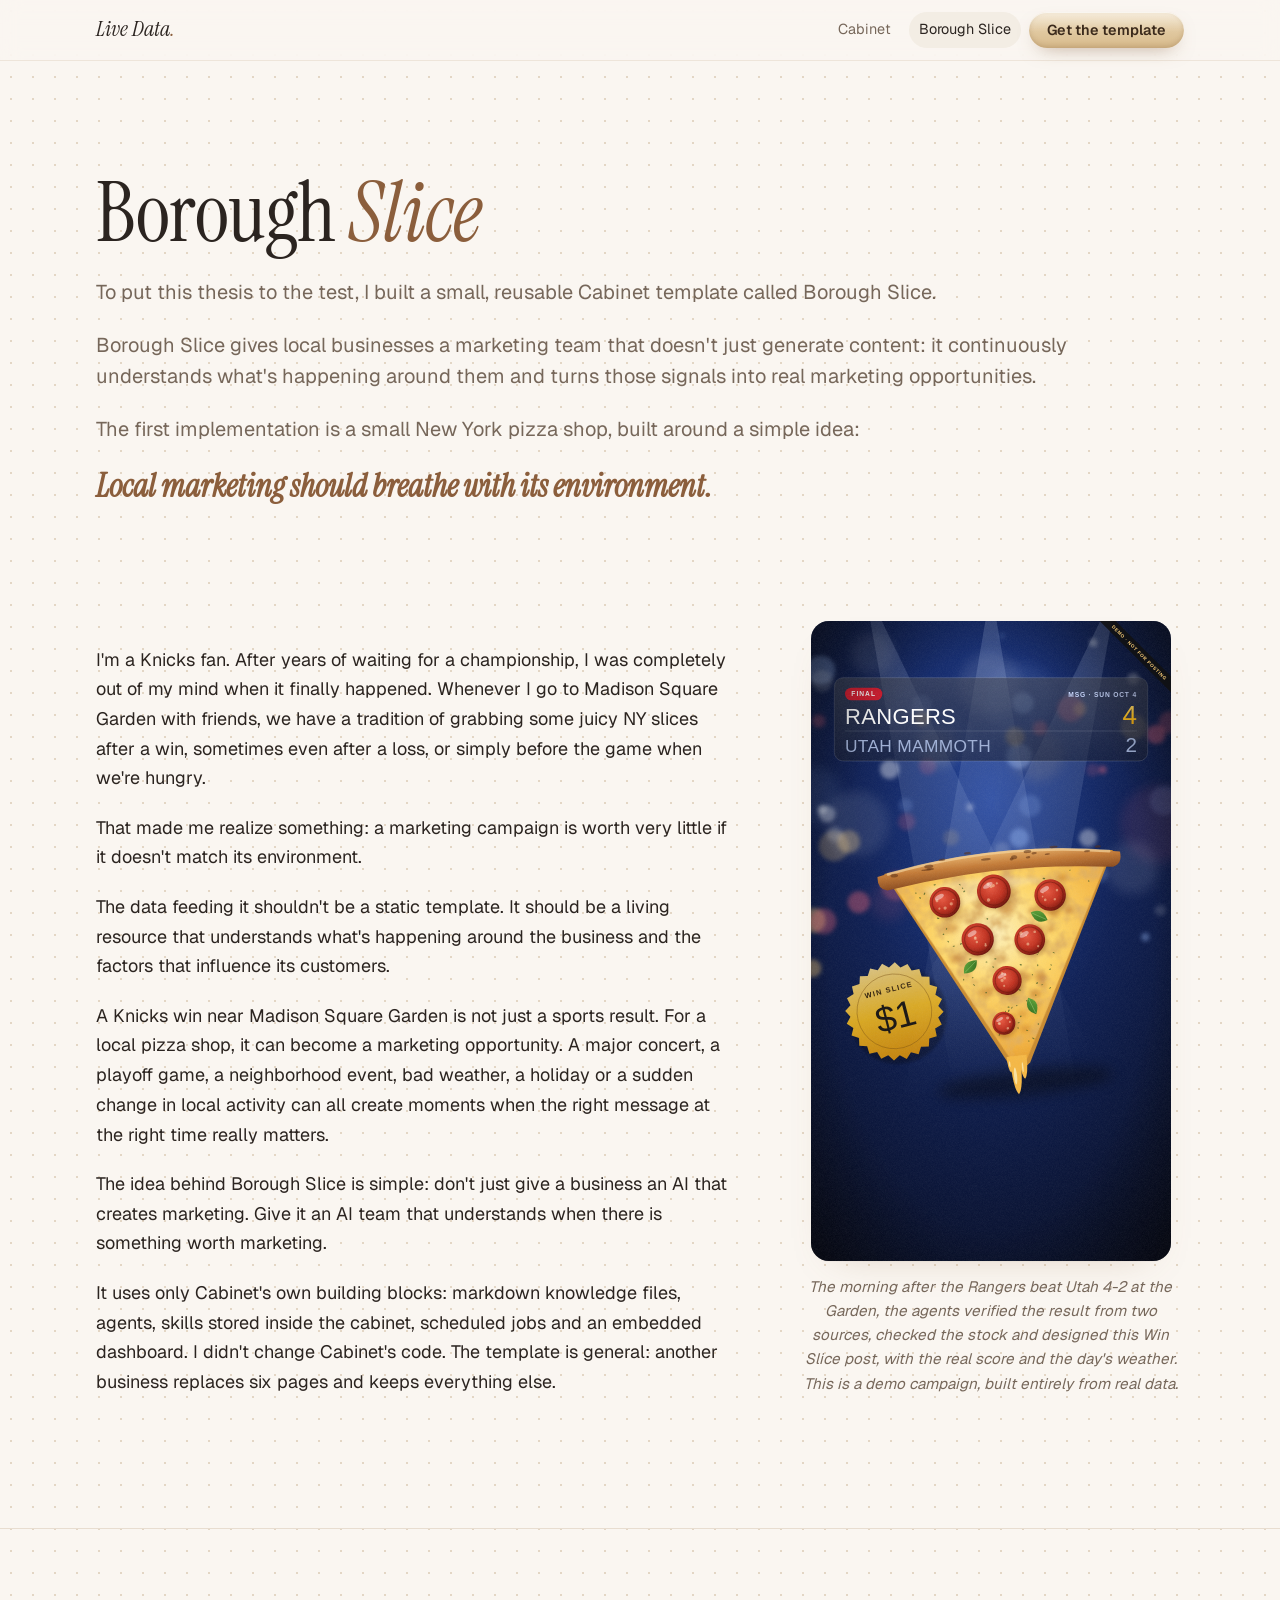
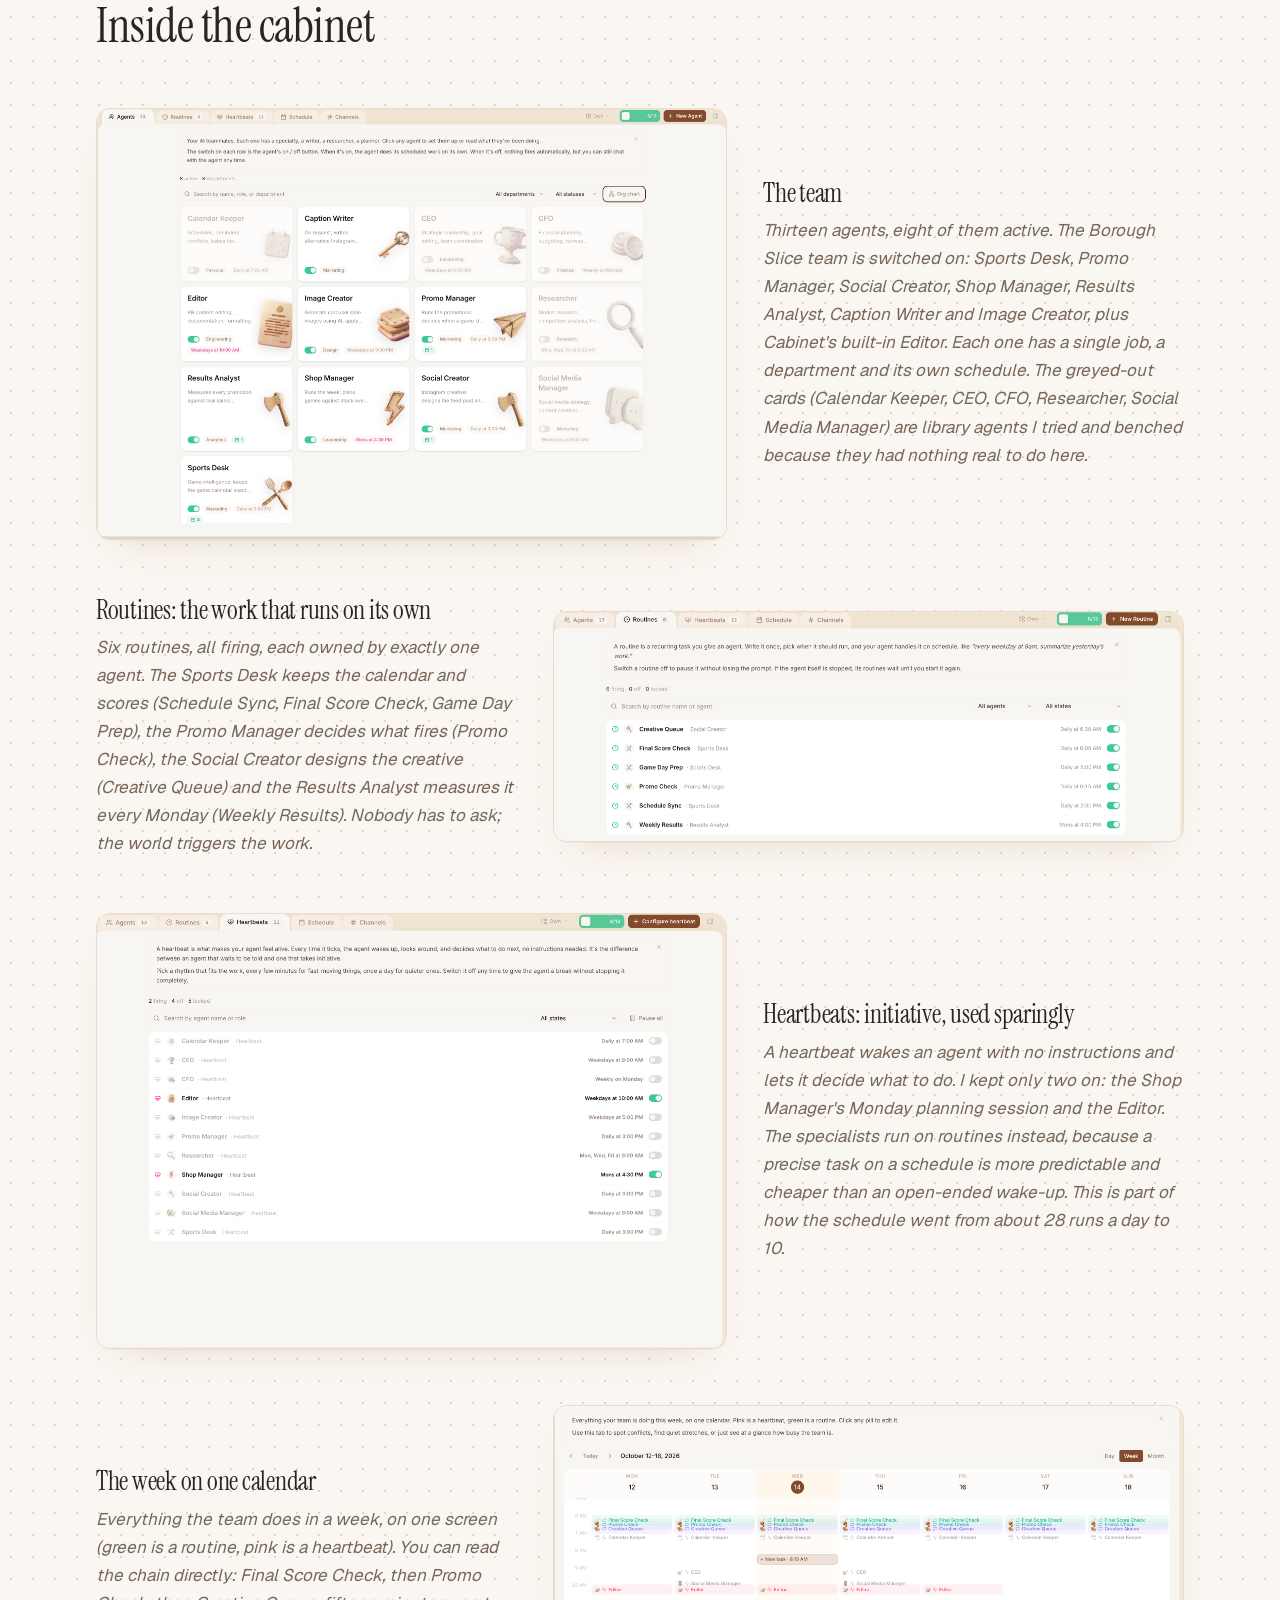
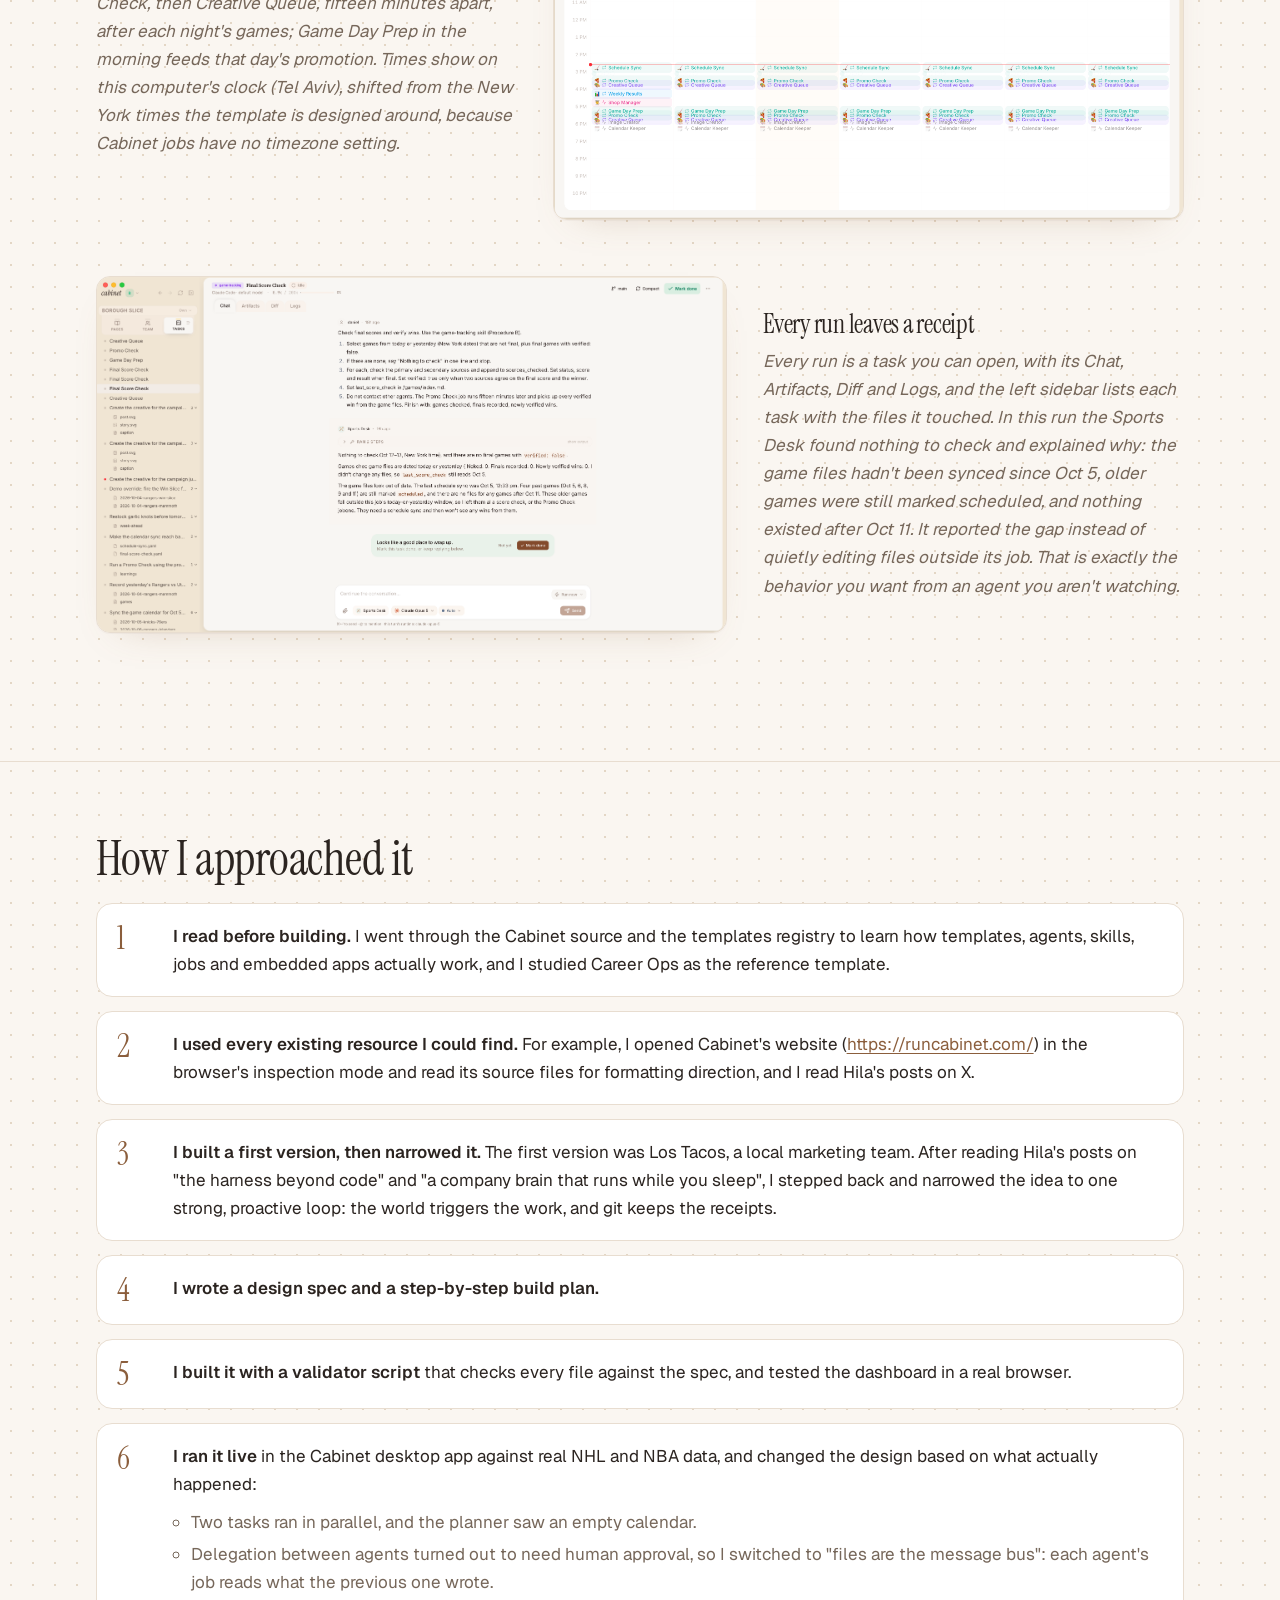
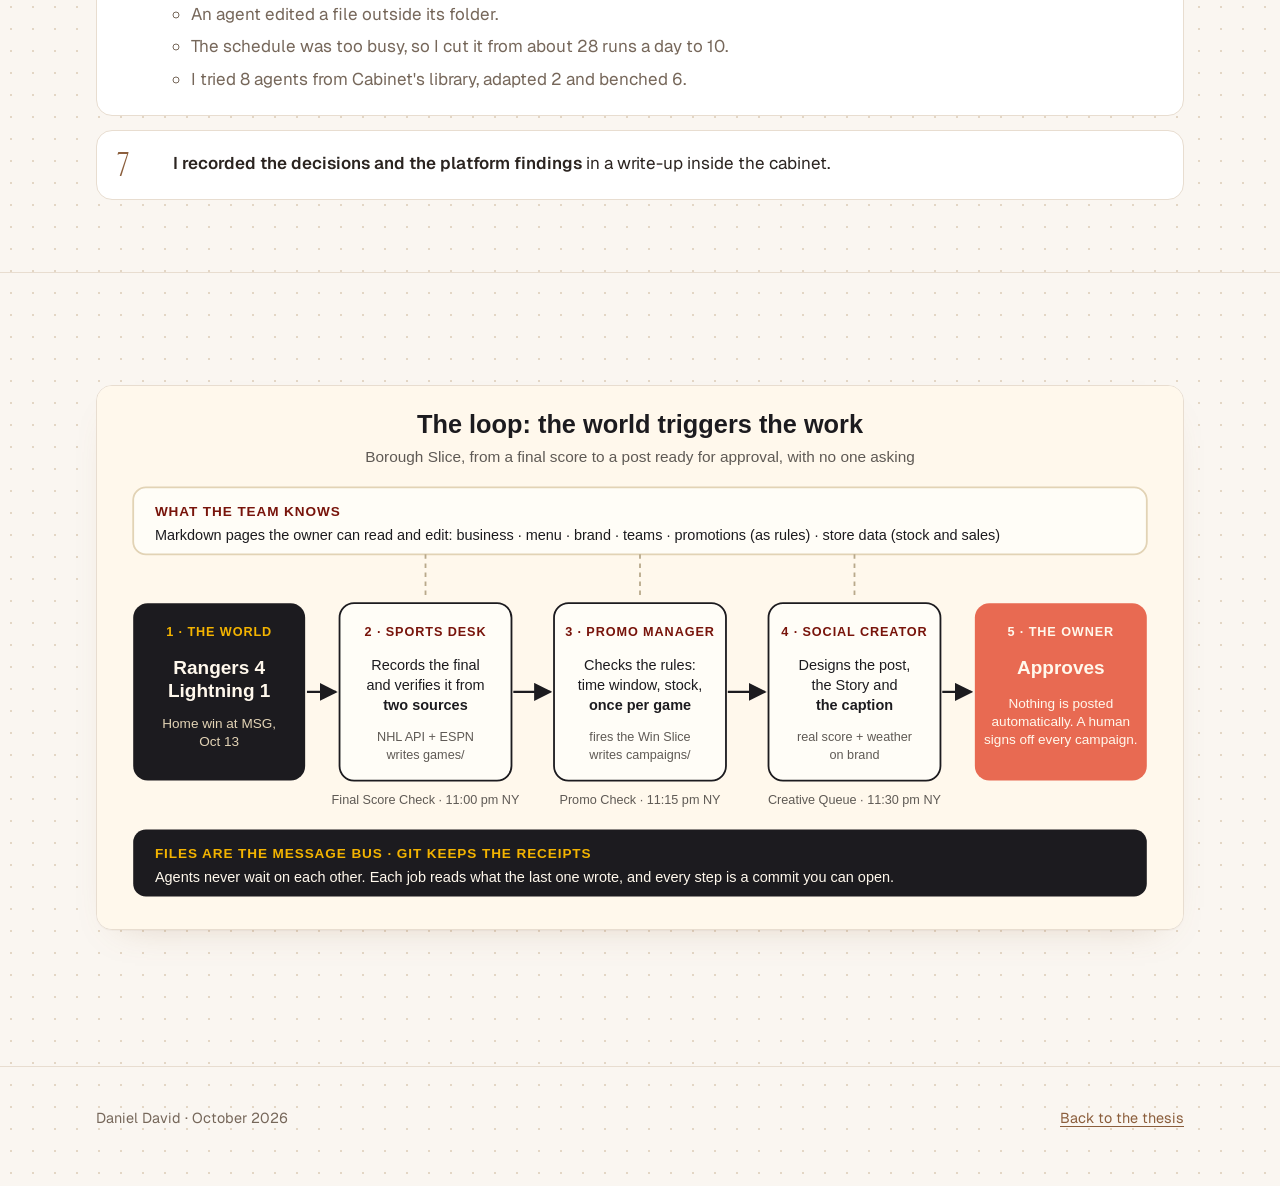
==== borough-slice.html @ e49a6777 "Live Data: thesis and Borough Slice site Co-Authored-By: Claude Opus 5.5 (1M context) <noreply@anthr" ====
<!doctype html>
<html lang="en">
<head>
<meta charset="utf-8">
<meta name="viewport" content="width=device-width, initial-scale=1, viewport-fit=cover">
<title>Borough Slice</title>
<meta name="description" content="Borough Slice: a small, reusable Cabinet template for local businesses.">
<link rel="preconnect" href="https://fonts.googleapis.com">
<link rel="preconnect" href="https://fonts.gstatic.com" crossorigin>
<link rel="stylesheet" href="https://fonts.googleapis.com/css2?family=Geist:wght@400;500;600&family=Geist+Mono:wght@500&family=Instrument+Serif:ital@0;1&display=swap">
<link rel="stylesheet" href="site.css">
<link rel="icon" href="data:image/svg+xml,%3Csvg xmlns=%22http://www.w3.org/2000/svg%22 viewBox=%220 0 100 100%22%3E%3Ctext y=%22.9em%22 font-size=%2290%22%3E%F0%9F%8D%95%3C/text%3E%3C/svg%3E">
<style>:root { padding-top: env(safe-area-inset-top, 0px); padding-bottom: env(safe-area-inset-bottom, 0px); }</style>
</head>
<body>

<header class="topbar wrap">
  <div class="wide">
    <a class="mark" href="index.html">Live Data<span>.</span></a>
    <nav class="nav" aria-label="Pages">
      <a class="link" href="index.html">Cabinet</a>
      <a class="link" href="borough-slice.html" aria-current="page">Borough Slice</a>
      <a class="btn" href="https://github.com/ddavid37/cabinets/tree/dd_templates/game-day-marketing">Get the template</a>
    </nav>
  </div>
</header>

<main>
  <!-- All copy on this page is verbatim from 02-Whitepaper/borough_slice.md. Do not edit the wording here. -->
  <section class="hero wrap">
    <div class="wide">
      <div>
        <h1>Borough <em>Slice</em></h1>
        <p class="lede">To put this thesis to the test, I built a small, reusable Cabinet template called Borough Slice.</p>
        <p class="lede">Borough Slice gives local businesses a marketing team that doesn't just generate content: it continuously understands what's happening around them and turns those signals into real marketing opportunities.</p>
        <p class="lede">The first implementation is a small New York pizza shop, built around a simple idea:</p>
        <p class="motto"><b>Local marketing should breathe with its environment.</b></p>
      </div>
    </div>
  </section>

  <section class="block wrap">
    <div class="wide story-grid">
     <div class="essay">
      <p>I'm a Knicks fan. After years of waiting for a championship, I was completely out of my mind when it finally happened. Whenever I go to Madison Square Garden with friends, we have a tradition of grabbing some juicy NY slices after a win, sometimes even after a loss, or simply before the game when we're hungry.</p>
      <p>That made me realize something: a marketing campaign is worth very little if it doesn't match its environment.</p>
      <p>The data feeding it shouldn't be a static template. It should be a living resource that understands what's happening around the business and the factors that influence its customers.</p>
      <p>A Knicks win near Madison Square Garden is not just a sports result. For a local pizza shop, it can become a marketing opportunity. A major concert, a playoff game, a neighborhood event, bad weather, a holiday or a sudden change in local activity can all create moments when the right message at the right time really matters.</p>
      <p>The idea behind Borough Slice is simple: don't just give a business an AI that creates marketing. Give it an AI team that understands when there is something worth marketing.</p>
      <p>It uses only Cabinet's own building blocks: markdown knowledge files, agents, skills stored inside the cabinet, scheduled jobs and an embedded dashboard. I didn't change Cabinet's code. The template is general: another business replaces six pages and keeps everything else.</p>
     </div>
      <figure class="post-figure">
        <img class="post" src="assets/rangers-win-slice-story-v2.svg" alt="The Win Slice post the agents designed after a verified Rangers win" width="1080" height="1920">
        <figcaption><em>The morning after the Rangers beat Utah 4-2 at the Garden, the agents verified the result from two sources, checked the stock and designed this Win Slice post, with the real score and the day's weather. This is a demo campaign, built entirely from real data.</em></figcaption>
      </figure>
    </div>
  </section>

  <section id="inside" class="block wrap">
    <div class="wide">
      <h2>Inside the cabinet</h2>

      <div class="shot">
        <div class="shot-img"><img src="assets/agents.png" alt="The Borough Slice team in Cabinet's Agents view" width="2492" height="1702" loading="lazy"></div>
        <div class="shot-text">
          <h3>The team</h3>
          <p><em>Thirteen agents, eight of them active. The Borough Slice team is switched on: Sports Desk, Promo Manager, Social Creator, Shop Manager, Results Analyst, Caption Writer and Image Creator, plus Cabinet's built-in Editor. Each one has a single job, a department and its own schedule. The greyed-out cards (Calendar Keeper, CEO, CFO, Researcher, Social Media Manager) are library agents I tried and benched because they had nothing real to do here.</em></p>
        </div>
      </div>

      <div class="shot">
        <div class="shot-img"><img src="assets/routines.png" alt="Six routines, each owned by one agent" width="2440" height="886" loading="lazy"></div>
        <div class="shot-text">
          <h3>Routines: the work that runs on its own</h3>
          <p><em>Six routines, all firing, each owned by exactly one agent. The Sports Desk keeps the calendar and scores (Schedule Sync, Final Score Check, Game Day Prep), the Promo Manager decides what fires (Promo Check), the Social Creator designs the creative (Creative Queue) and the Results Analyst measures it every Monday (Weekly Results). Nobody has to ask; the world triggers the work.</em></p>
        </div>
      </div>

      <div class="shot">
        <div class="shot-img"><img src="assets/heartbeats.png" alt="Heartbeats view with two firing" width="2442" height="1682" loading="lazy"></div>
        <div class="shot-text">
          <h3>Heartbeats: initiative, used sparingly</h3>
          <p><em>A heartbeat wakes an agent with no instructions and lets it decide what to do. I kept only two on: the Shop Manager's Monday planning session and the Editor. The specialists run on routines instead, because a precise task on a schedule is more predictable and cheaper than an open-ended wake-up. This is part of how the schedule went from about 28 runs a day to 10.</em></p>
        </div>
      </div>

      <div class="shot">
        <div class="shot-img"><img src="assets/agents_calender.png" alt="The team's week of October 12–18 on Cabinet's calendar" width="2458" height="1614" loading="lazy"></div>
        <div class="shot-text">
          <h3>The week on one calendar</h3>
          <p><em>Everything the team does in a week, on one screen (green is a routine, pink is a heartbeat). You can read the chain directly: Final Score Check, then Promo Check, then Creative Queue, fifteen minutes apart, after each night's games; Game Day Prep in the morning feeds that day's promotion. Times show on this computer's clock (Tel Aviv), shifted from the New York times the template is designed around, because Cabinet jobs have no timezone setting.</em></p>
        </div>
      </div>

      <div class="shot">
        <div class="shot-img"><img src="assets/tasks_audit_trail.png" alt="A Final Score Check run, with its chat, diff and logs" width="3018" height="1706" loading="lazy"></div>
        <div class="shot-text">
          <h3>Every run leaves a receipt</h3>
          <p><em>Every run is a task you can open, with its Chat, Artifacts, Diff and Logs, and the left sidebar lists each task with the files it touched. In this run the Sports Desk found nothing to check and explained why: the game files hadn't been synced since Oct 5, older games were still marked scheduled, and nothing existed after Oct 11. It reported the gap instead of quietly editing files outside its job. That is exactly the behavior you want from an agent you aren't watching.</em></p>
        </div>
      </div>
    </div>
  </section>

  <section id="approach" class="block wrap">
    <div class="wide">
      <h2>How I approached it</h2>
      <ol class="steps">
        <li><div><b>I read before building.</b> I went through the Cabinet source and the templates registry to learn how templates, agents, skills, jobs and embedded apps actually work, and I studied Career Ops as the reference template.</div></li>
        <li><div><b>I used every existing resource I could find.</b> For example, I opened Cabinet's website (<a href="https://runcabinet.com/">https://runcabinet.com/</a>) in the browser's inspection mode and read its source files for formatting direction, and I read Hila's posts on X.</div></li>
        <li><div><b>I built a first version, then narrowed it.</b> The first version was Los Tacos, a local marketing team. After reading Hila's posts on "the harness beyond code" and "a company brain that runs while you sleep", I stepped back and narrowed the idea to one strong, proactive loop: the world triggers the work, and git keeps the receipts.</div></li>
        <li><div><b>I wrote a design spec and a step-by-step build plan.</b></div></li>
        <li><div><b>I built it with a validator script</b> that checks every file against the spec, and tested the dashboard in a real browser.</div></li>
        <li><div><b>I ran it live</b> in the Cabinet desktop app against real NHL and NBA data, and changed the design based on what actually happened:
          <ul>
            <li>Two tasks ran in parallel, and the planner saw an empty calendar.</li>
            <li>Delegation between agents turned out to need human approval, so I switched to "files are the message bus": each agent's job reads what the previous one wrote.</li>
            <li>An agent edited a file outside its folder.</li>
            <li>The schedule was too busy, so I cut it from about 28 runs a day to 10.</li>
            <li>I tried 8 agents from Cabinet's library, adapted 2 and benched 6.</li>
          </ul></div></li>
        <li><div><b>I recorded the decisions and the platform findings</b> in a write-up inside the cabinet.</div></li>
      </ol>
    </div>
  </section>

  <section id="loop" class="block wrap">
    <div class="wide">
      <figure class="frame">
        <img src="assets/diagram-the-loop.svg" alt="The loop: from a final score to a post ready for approval" width="1200" height="600">
      </figure>
    </div>
  </section>

</main>

<footer class="footer wrap">
  <div class="wide">
    <span>Daniel David · October 2026</span>
    <a href="index.html">Back to the thesis</a>
  </div>
</footer>

</body>
</html>
---- site.css ----
/* Layout: a warm dotted desk surface; a narrow reading column for the essay, wide bands for
   figures; brass pill buttons and a dark "stage" band, echoing Cabinet's own site. */
:root {
  --bg: #faf6f1;
  --bg-warm: #f3ede4;
  --card: #ffffff;
  --fg: #2b2420;
  --muted: #76675a;
  --accent: #8b5e3c;
  --accent-strong: #6f4527;
  --border: #e8ddd0;
  --dot: #e3d6c5;
  --brass-1: #ecd9b8;
  --brass-2: #d7ba8b;
  --brass-ink: #3b2a1c;
  --stage: #211b18;
  --stage-fg: #f3ede4;
  --stage-muted: #c9b8a6;
  --shadow: 0 1px 1px rgba(59, 47, 47, .03), 0 16px 38px -26px rgba(150, 108, 68, .35);

  --font-display: "Instrument Serif", "Iowan Old Style", Georgia, serif;
  --font-body: "Geist", "Helvetica Neue", Arial, system-ui, sans-serif;
  --font-mono: "Geist Mono", ui-monospace, Menlo, monospace;

  --measure: 40rem;
  --wide: 68rem;
}
@media (prefers-color-scheme: dark) {
  :root:not([data-theme="light"]) {
    --bg: #1b1613; --bg-warm: #231c18; --card: #2a221d; --fg: #f3ede4; --muted: #b9a896;
    --accent: #d8a878; --accent-strong: #ebc39b; --border: #3b312a; --dot: #2f2621;
    --brass-1: #d9bf93; --brass-2: #b8945f; --brass-ink: #24170d;
    --stage: #120e0c; --stage-fg: #f3ede4; --stage-muted: #b9a896;
    --shadow: 0 1px 1px rgba(0,0,0,.2), 0 18px 40px -26px rgba(0,0,0,.7);
    color-scheme: dark;
  }
}
:root[data-theme="dark"] {
  --bg: #1b1613; --bg-warm: #231c18; --card: #2a221d; --fg: #f3ede4; --muted: #b9a896;
  --accent: #d8a878; --accent-strong: #ebc39b; --border: #3b312a; --dot: #2f2621;
  --brass-1: #d9bf93; --brass-2: #b8945f; --brass-ink: #24170d;
  --stage: #120e0c; --stage-fg: #f3ede4; --stage-muted: #b9a896;
  --shadow: 0 1px 1px rgba(0,0,0,.2), 0 18px 40px -26px rgba(0,0,0,.7);
  color-scheme: dark;
}

* { box-sizing: border-box; }
html { scroll-behavior: smooth; }
@media (prefers-reduced-motion: reduce) { html { scroll-behavior: auto; } }
body {
  margin: 0;
  background-color: var(--bg);
  background-image: radial-gradient(var(--dot) 1px, transparent 1.2px);
  background-size: 22px 22px;
  color: var(--fg);
  font: 400 1.0625rem/1.65 var(--font-body);
  -webkit-font-smoothing: antialiased;
}
img { max-width: 100%; height: auto; display: block; }
a { color: var(--accent); text-underline-offset: 3px; }
a:focus-visible, .btn:focus-visible { outline: 2px solid var(--accent); outline-offset: 3px; border-radius: 999px; }

.wrap { padding-inline: 20px; }
.col { max-width: var(--measure); margin-inline: auto; }
.wide { max-width: var(--wide); margin-inline: auto; }

/* Top bar */
.topbar {
  position: sticky; top: env(safe-area-inset-top, 0px); z-index: 10;
  backdrop-filter: blur(10px); -webkit-backdrop-filter: blur(10px);
  background: color-mix(in srgb, var(--bg) 82%, transparent);
  border-bottom: 1px solid color-mix(in srgb, var(--border) 70%, transparent);
}
.topbar .wide { display: flex; align-items: center; justify-content: space-between; gap: 12px; padding-block: 12px; }
.mark { font-family: var(--font-display); font-style: italic; font-size: 1.35rem; color: var(--fg); text-decoration: none; white-space: nowrap; }
.mark span { color: var(--accent); }
.nav { display: flex; gap: 8px; align-items: center; flex-wrap: wrap; justify-content: flex-end; }
.nav a.link { color: var(--muted); text-decoration: none; font-size: .9rem; padding: 6px 10px; border-radius: 999px; }
.nav a.link:hover, .nav a.link[aria-current="page"] { color: var(--fg); background: var(--bg-warm); }
@media (max-width: 560px) { .nav a.link { display: none; } .btn { padding: 10px 14px; } }

.btn {
  display: inline-flex; align-items: center; gap: 8px;
  font: 600 .9rem/1 var(--font-body); color: var(--brass-ink); text-decoration: none;
  padding: 11px 18px; border-radius: 999px;
  background: linear-gradient(rgba(255,255,255,.5), rgba(255,255,255,.12) 40%, rgba(255,255,255,0) 56%),
              linear-gradient(var(--brass-1), var(--brass-2));
  box-shadow: inset 0 1px rgba(255,255,255,.65), inset 0 -2px 5px rgba(120,80,45,.22), 0 8px 20px -10px rgba(120,80,45,.55);
  transition: transform .15s ease;
}
.btn:hover { transform: translateY(-1px); }
.btn.lg { padding: 15px 24px; font-size: 1rem; }
@media (prefers-reduced-motion: reduce) { .btn { transition: none; } .btn:hover { transform: none; } }

/* Type */
.eyebrow { font: 500 .75rem/1.2 var(--font-mono); letter-spacing: .14em; text-transform: uppercase; color: var(--accent); margin: 0 0 14px; }
h1, h2, h3 { font-family: var(--font-display); font-weight: 400; text-wrap: balance; letter-spacing: -.01em; margin: 0; }
h1 { font-size: clamp(2.8rem, 7vw, 5.2rem); line-height: .98; }
h2 { font-size: clamp(2rem, 4.4vw, 3rem); line-height: 1.05; margin-bottom: 18px; }
h3 { font-size: 1.6rem; line-height: 1.15; margin-bottom: 8px; }
h1 em, h2 em { color: var(--accent); }
p { margin: 0 0 1.1em; }
.lede { font-size: 1.25rem; line-height: 1.55; color: var(--muted); max-width: 34rem; }
.muted { color: var(--muted); }

/* Hero */
.hero { padding-block: clamp(56px, 9vw, 112px) clamp(40px, 6vw, 72px); }
.hero .lede { margin-top: 22px; }
.hero-actions { display: flex; gap: 12px; flex-wrap: wrap; margin-top: 30px; align-items: center; }
.byline { font-size: .9rem; color: var(--muted); }

.pillars { display: grid; grid-template-columns: repeat(3, minmax(0, 1fr)); gap: 16px; margin-top: 56px; }
.pillar { background: var(--card); border: 1px solid var(--border); border-radius: 18px; padding: 22px 22px 20px; box-shadow: var(--shadow); min-width: 0; }
.pillar .tag { font: 500 .72rem/1 var(--font-mono); letter-spacing: .12em; text-transform: uppercase; color: var(--accent); }
.pillar h3 { margin-top: 12px; }
.pillar p { margin: 0; color: var(--muted); font-size: .98rem; }
@media (max-width: 760px) { .pillars { grid-template-columns: 1fr; } }

/* Essay */
.essay { padding-block: 24px 40px; }
.essay p { font-size: 1.125rem; }
.dropcap::first-letter { font-family: var(--font-display); float: left; font-size: 4.2em; line-height: .8; padding: 6px 10px 0 0; color: var(--accent); }

figure { margin: 40px 0; }
figure.frame img { width: 100%; border-radius: 16px; border: 1px solid var(--border); box-shadow: var(--shadow); background: var(--card); }
figcaption { margin-top: 14px; font-size: .95rem; color: var(--muted); line-height: 1.6; max-width: var(--measure); }
figcaption b { color: var(--fg); font-weight: 600; }
.figure-band { padding-block: 8px; }

.pull { margin: 48px auto; padding: 0; border: 0; max-width: 46rem; text-align: center; }
.pull p { font-family: var(--font-display); font-size: clamp(1.8rem, 3.6vw, 2.5rem); line-height: 1.15; margin: 0; text-wrap: balance; }
.pull p em { color: var(--accent); }

/* Dark stage band */
.stage { background: var(--stage); color: var(--stage-fg); padding-block: clamp(56px, 8vw, 96px); margin-top: 40px; }
.stage .eyebrow { color: var(--brass-1); }
.stage h2 em { color: var(--brass-1); }
.stage p { color: var(--stage-muted); }
.stage-grid { display: grid; grid-template-columns: minmax(0, 1.2fr) minmax(0, .8fr); gap: 48px; align-items: center; }
.stage-grid img { border-radius: 14px; box-shadow: 0 30px 60px -30px rgba(0,0,0,.8); max-width: 340px; width: 100%; justify-self: center; }
@media (max-width: 760px) { .stage-grid { grid-template-columns: 1fr; } }

/* Case study */
.hero-split { display: grid; grid-template-columns: minmax(0, 1.15fr) minmax(0, .85fr); gap: 56px; align-items: center; }
.hero-split .post { max-width: 380px; width: 100%; justify-self: center; border-radius: 18px; box-shadow: var(--shadow); transform: rotate(1.5deg); }
@media (max-width: 860px) { .hero-split { grid-template-columns: 1fr; } .hero-split .post { transform: none; } }
.motto { font-family: var(--font-display); font-style: italic; font-size: clamp(1.5rem, 3vw, 2rem); color: var(--accent); margin-top: 18px; line-height: 1.2; }

section.block { padding-block: clamp(40px, 6vw, 72px); }
section.block + section.block { border-top: 1px solid var(--border); }

.steps { list-style: none; margin: 0; padding: 0; display: grid; gap: 14px; counter-reset: step; }
.steps > li { counter-increment: step; display: grid; grid-template-columns: 2.6rem minmax(0, 1fr); gap: 14px; background: var(--card); border: 1px solid var(--border); border-radius: 16px; padding: 18px 20px; }
.steps > li::before { content: counter(step); font-family: var(--font-display); font-size: 2rem; line-height: 1; color: var(--accent); }
.steps b { font-weight: 600; }
.steps ul { margin: 10px 0 0; padding-left: 1.1em; color: var(--muted); }
.steps ul li { margin-bottom: 4px; }

.shot { display: grid; grid-template-columns: minmax(0, 1.5fr) minmax(0, 1fr); gap: 36px; align-items: center; margin-block: 56px; }
.shot:nth-of-type(even) { grid-template-columns: minmax(0, 1fr) minmax(0, 1.5fr); }
.shot:nth-of-type(even) .shot-img { order: 2; }
.shot-img img { width: 100%; border-radius: 14px; border: 1px solid var(--border); box-shadow: var(--shadow); }
.shot-text { min-width: 0; }
.shot-text p { color: var(--muted); margin: 0; }
@media (max-width: 860px) { .shot, .shot:nth-of-type(even) { grid-template-columns: 1fr; } .shot:nth-of-type(even) .shot-img { order: 0; } }

.checks { list-style: none; padding: 0; margin: 0; display: grid; grid-template-columns: repeat(2, minmax(0, 1fr)); gap: 10px 28px; }
.checks li { position: relative; padding-left: 28px; }
.checks li::before { content: ""; position: absolute; left: 0; top: .5em; width: 14px; height: 8px; border-left: 2px solid var(--accent); border-bottom: 2px solid var(--accent); transform: rotate(-45deg); }
@media (max-width: 640px) { .checks { grid-template-columns: 1fr; } }

.findings { display: grid; grid-template-columns: repeat(2, minmax(0, 1fr)); gap: 14px; }
.finding { background: var(--card); border: 1px solid var(--border); border-radius: 14px; padding: 16px 18px; font-size: .98rem; min-width: 0; }
.finding code { font-family: var(--font-mono); font-size: .85em; background: var(--bg-warm); padding: 1px 5px; border-radius: 5px; overflow-wrap: anywhere; }
@media (max-width: 640px) { .findings { grid-template-columns: 1fr; } }

.footer { padding-block: 40px 56px; color: var(--muted); font-size: .9rem; border-top: 1px solid var(--border); margin-top: 24px; }
.footer .wide { display: flex; justify-content: space-between; gap: 16px; flex-wrap: wrap; }

ul.findings { list-style: none; padding: 0; margin: 0; }
.post-figure { margin: 36px 0; }
.post-figure .post { max-width: 420px; width: 100%; margin-inline: auto; border-radius: 18px; box-shadow: var(--shadow); }
.post-figure figcaption { text-align: center; margin-inline: auto; }
.story-grid { display: grid; grid-template-columns: minmax(0, 1.25fr) minmax(0, .75fr); gap: 56px; align-items: start; }
.story-grid .post-figure { margin: 0; position: sticky; top: calc(env(safe-area-inset-top, 0px) + 84px); }
.story-grid .post-figure .post { max-width: 360px; }
@media (max-width: 860px) { .story-grid { grid-template-columns: 1fr; } .story-grid .post-figure { position: static; } }
.hero .wide > div > .lede { max-width: none; }
.hero + section.block { padding-top: 8px; border-top: 0; }
.hero .wide > .lede { max-width: none; }
/* Light, warm version of the band (replaces the dark stage) */
.stage { background: linear-gradient(180deg, var(--bg-warm), var(--bg)); color: var(--fg); border-top: 1px solid var(--border); border-bottom: 1px solid var(--border); }
.stage .eyebrow { color: var(--accent); }
.stage h2 em { color: var(--accent); }
.stage p { color: var(--muted); }
.stage-grid img { box-shadow: var(--shadow), 0 30px 60px -34px rgba(60, 40, 20, .45); }
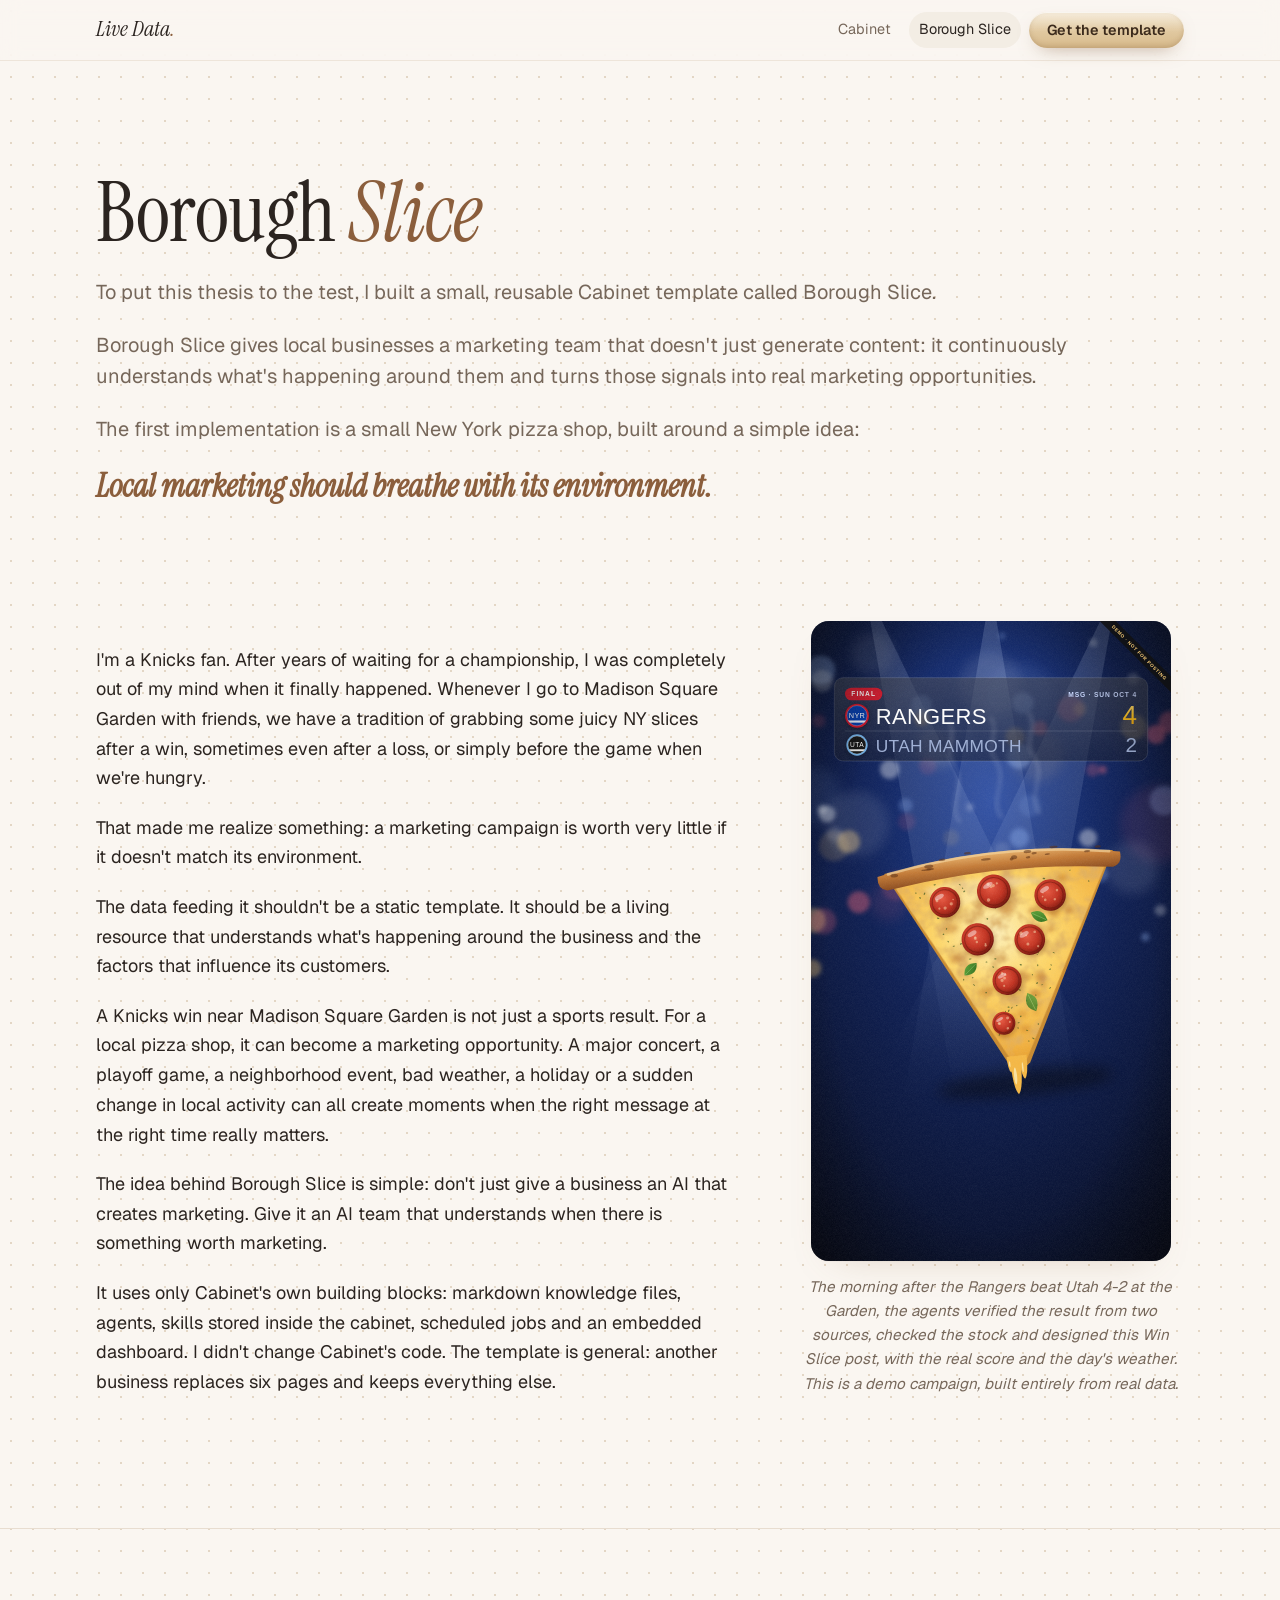
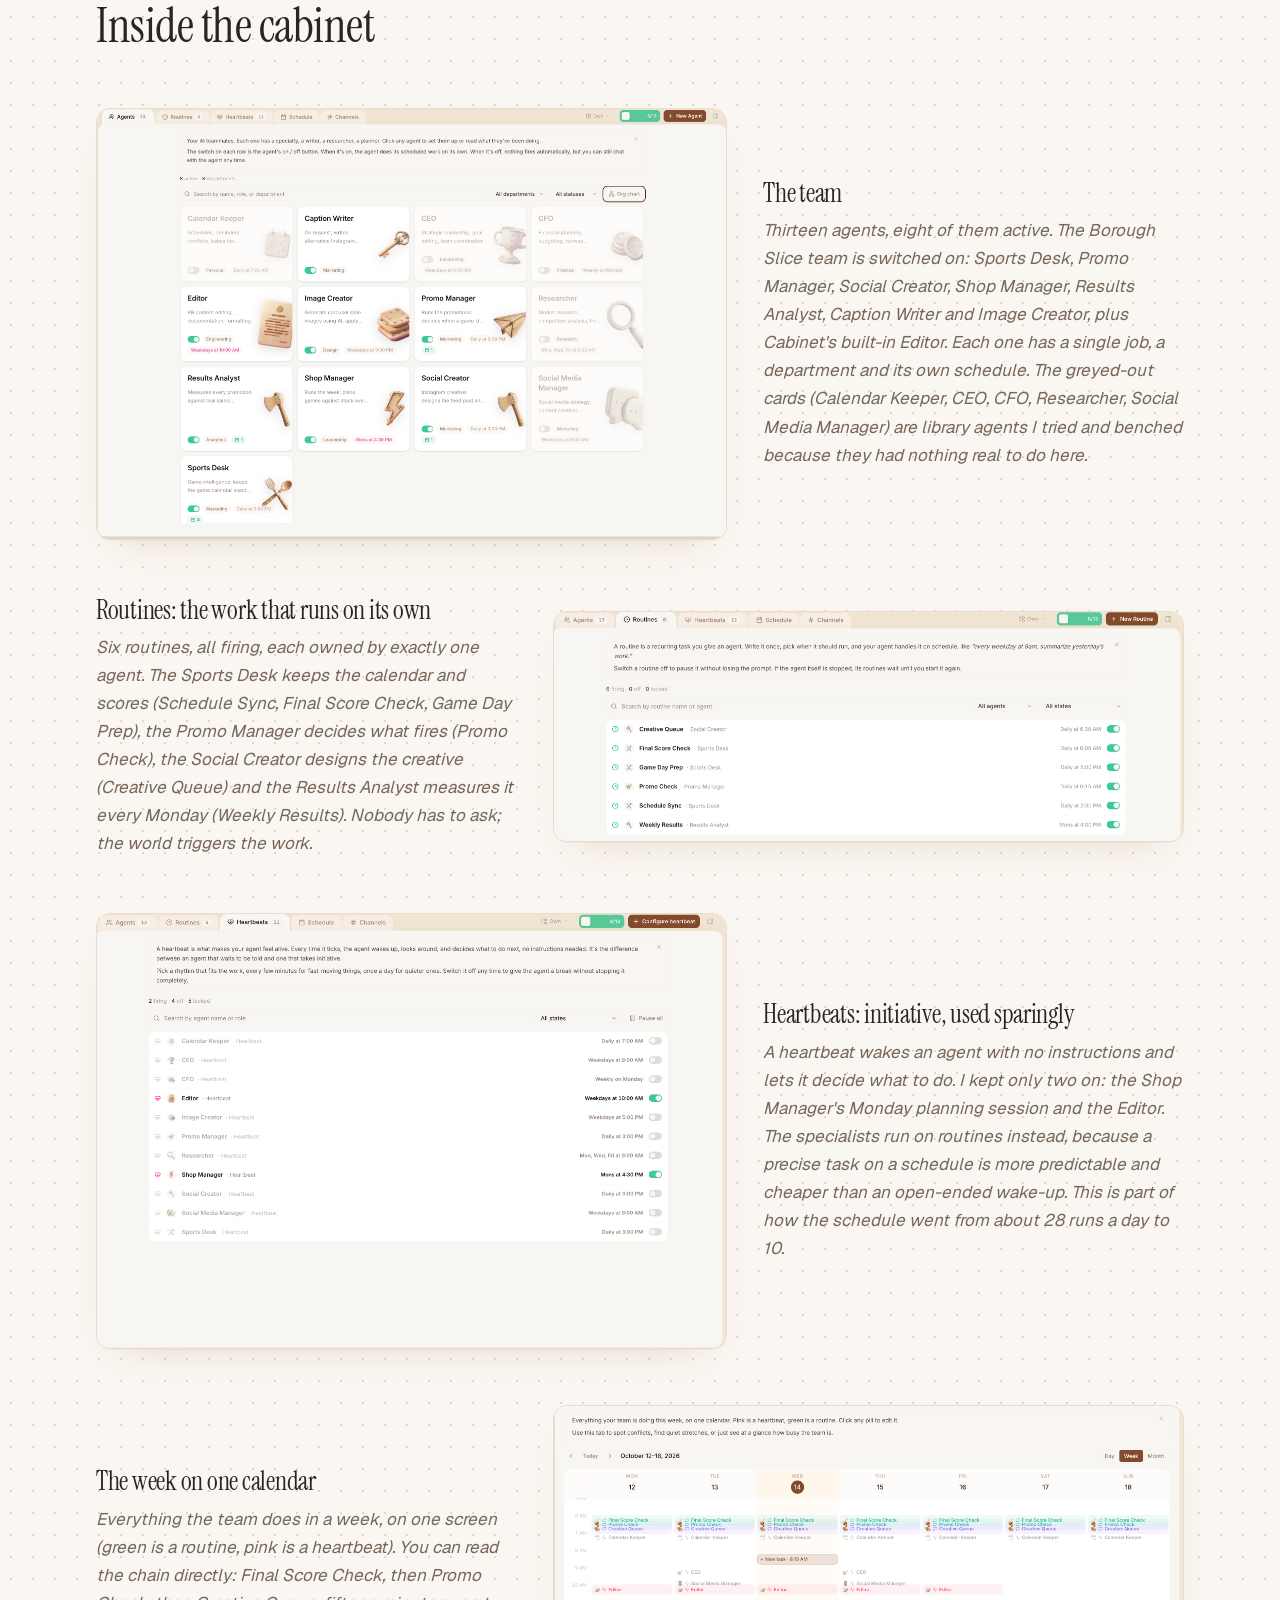
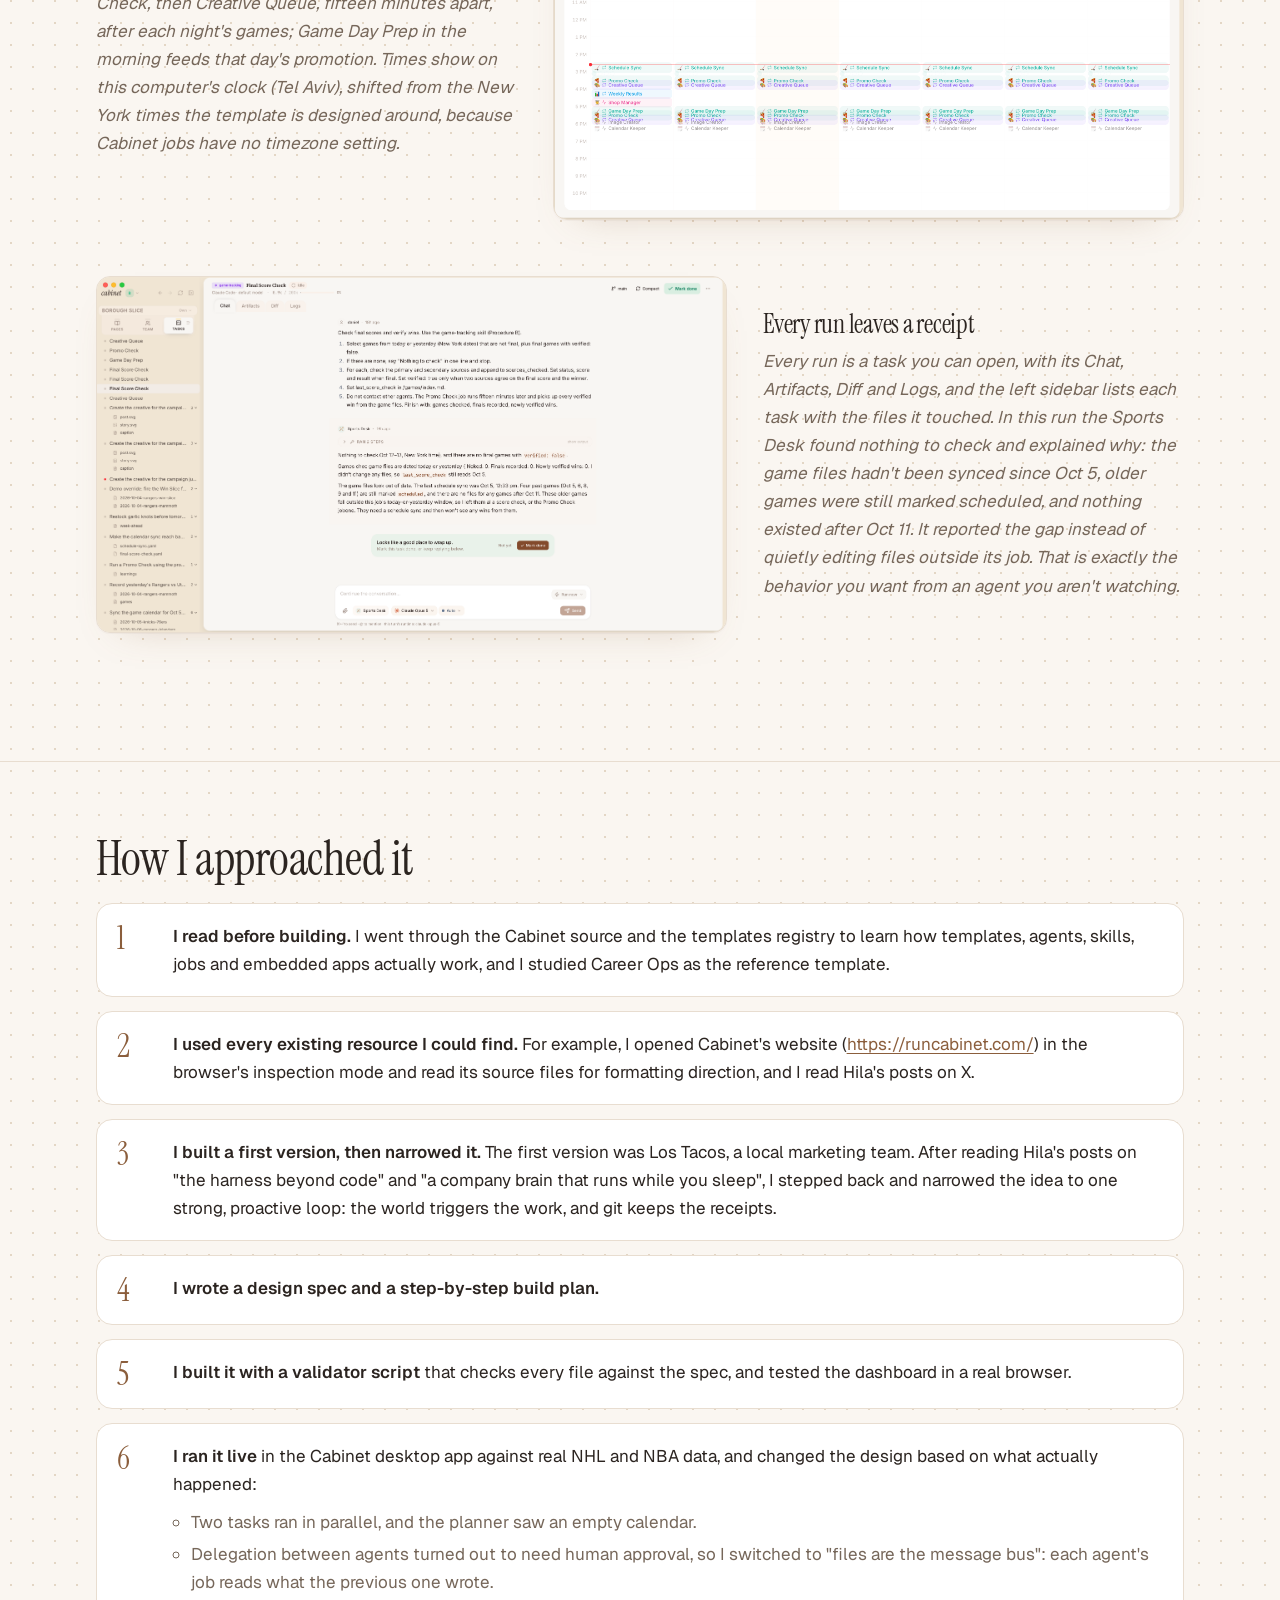
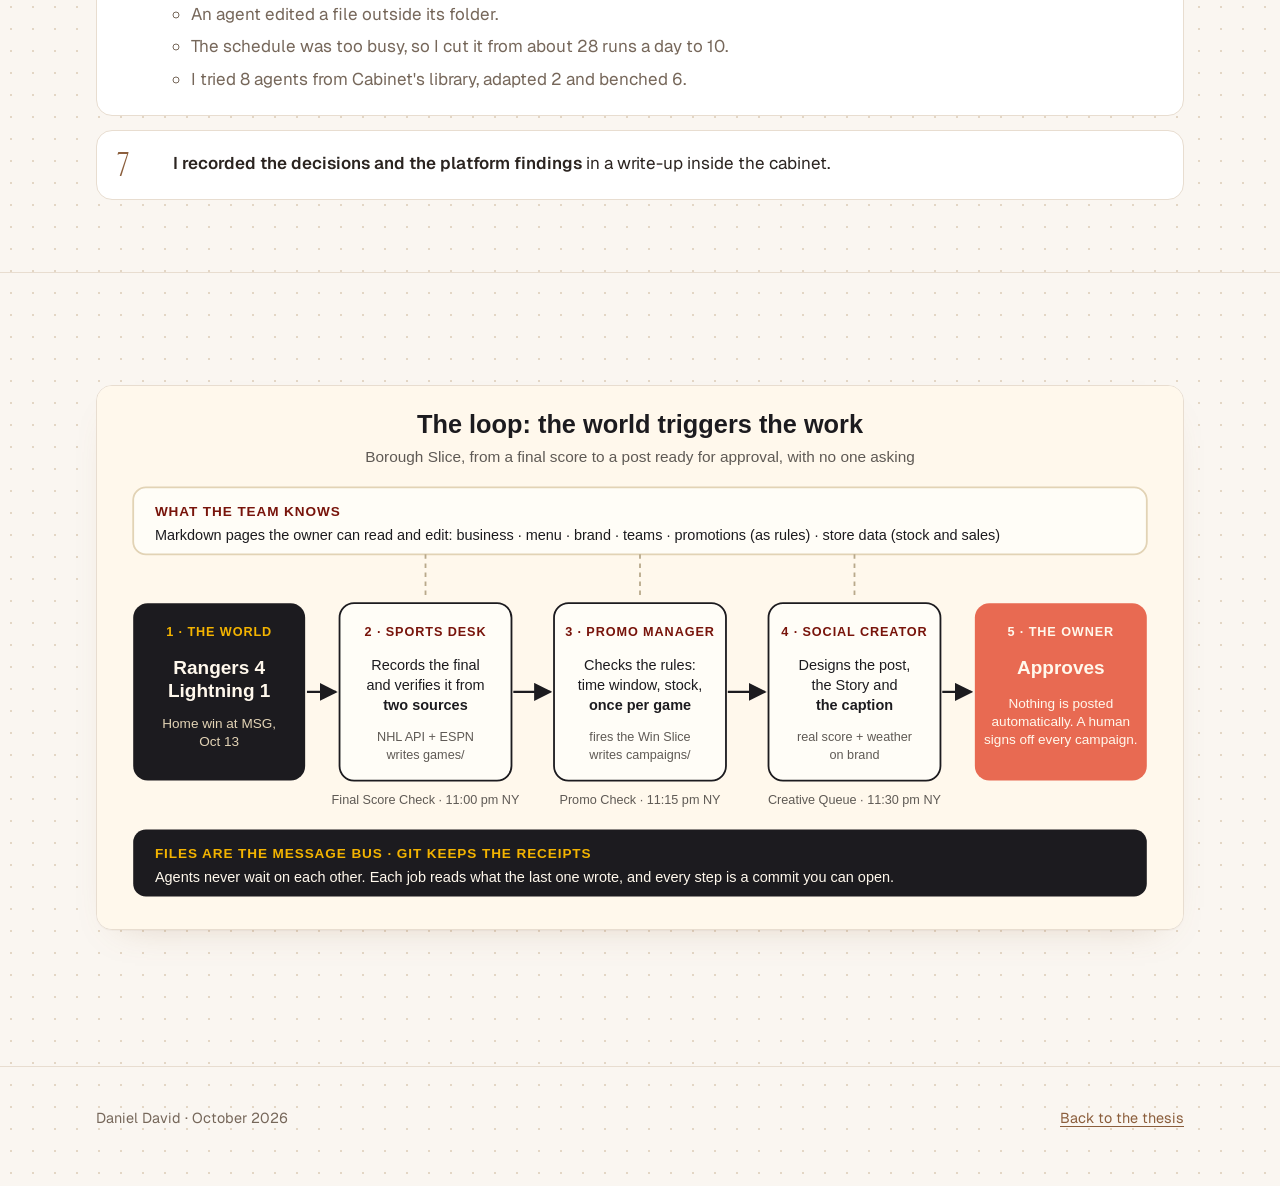
==== commit ac32e4e5: "Add GoatCounter visit counter Co-Authored-By: Claude Opus 5.5 (1M context) <noreply@anthropic.com>" ====
--- a/borough-slice.html
+++ b/borough-slice.html
@@ -141,5 +141,6 @@
   </div>
 </footer>
 
+<script data-goatcounter="https://ddavid37.goatcounter.com/count" async src="//gc.zgo.at/count.js"></script>
 </body>
 </html>
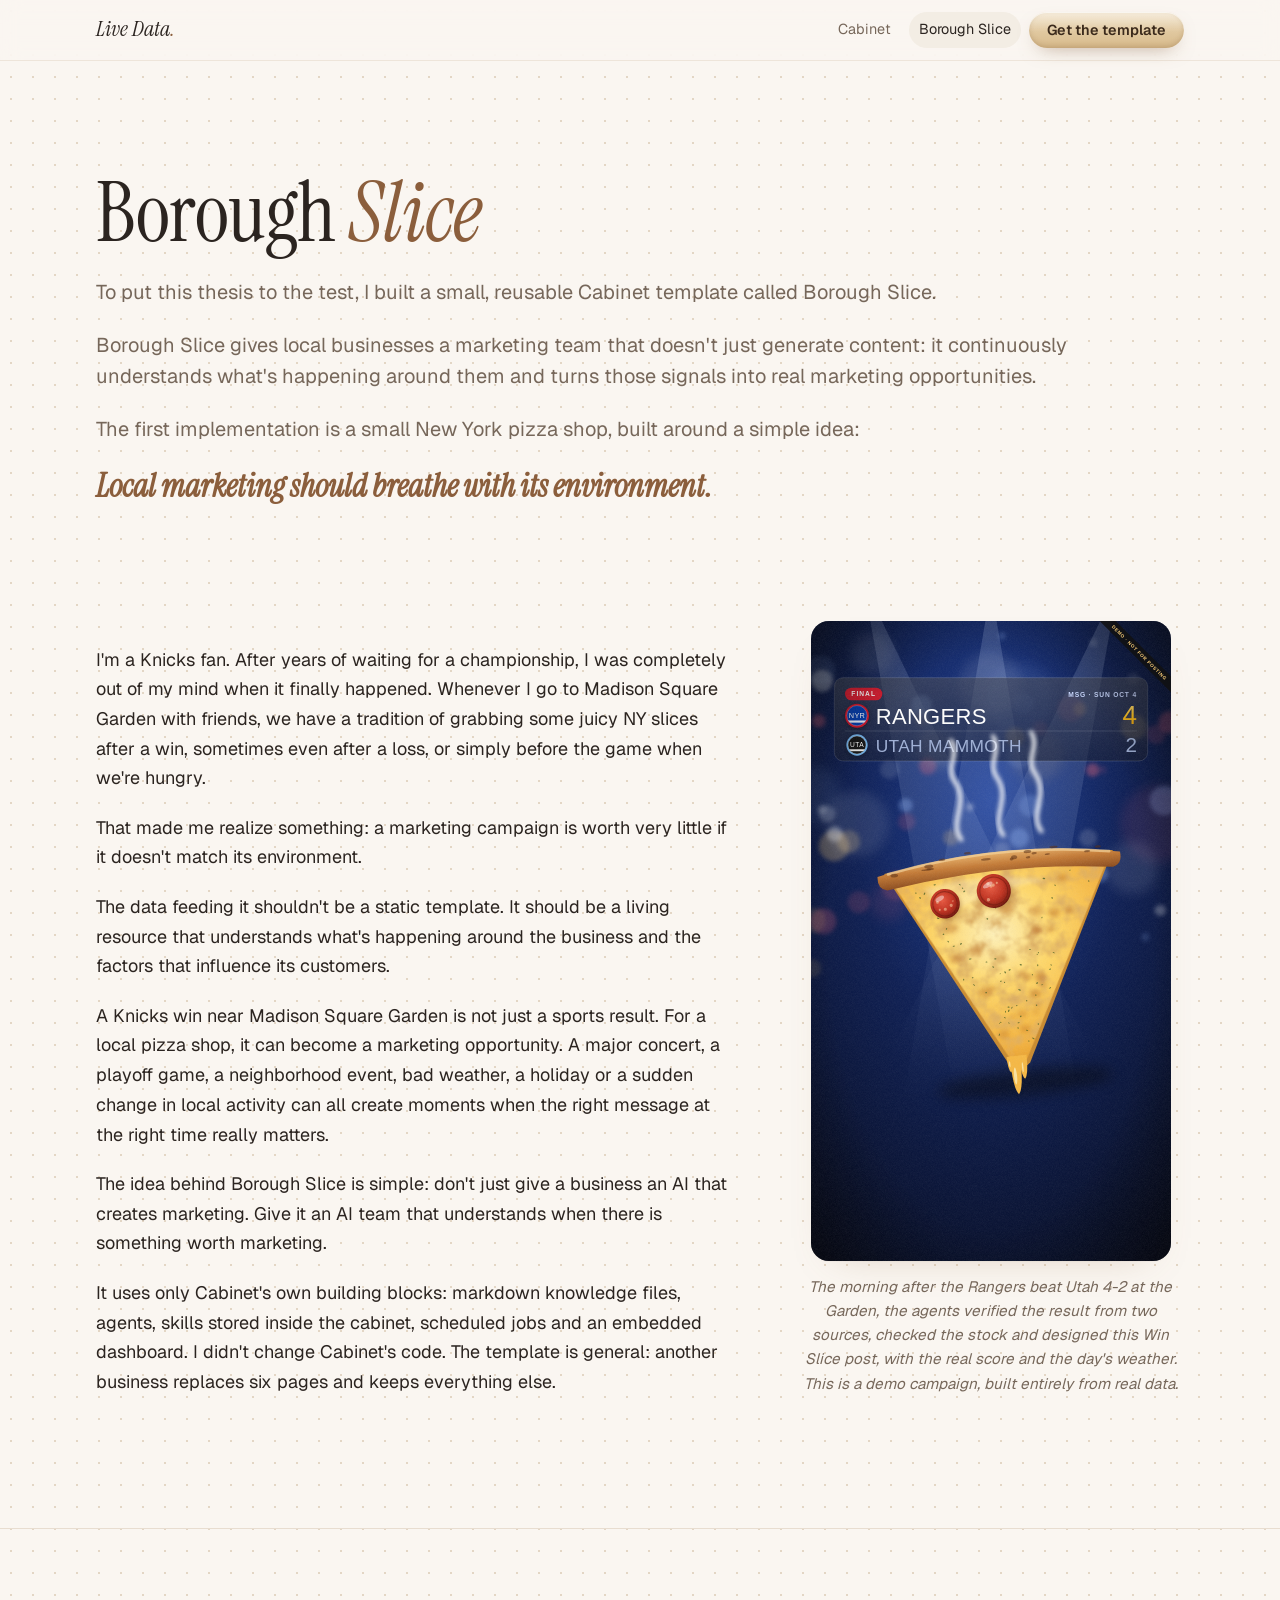
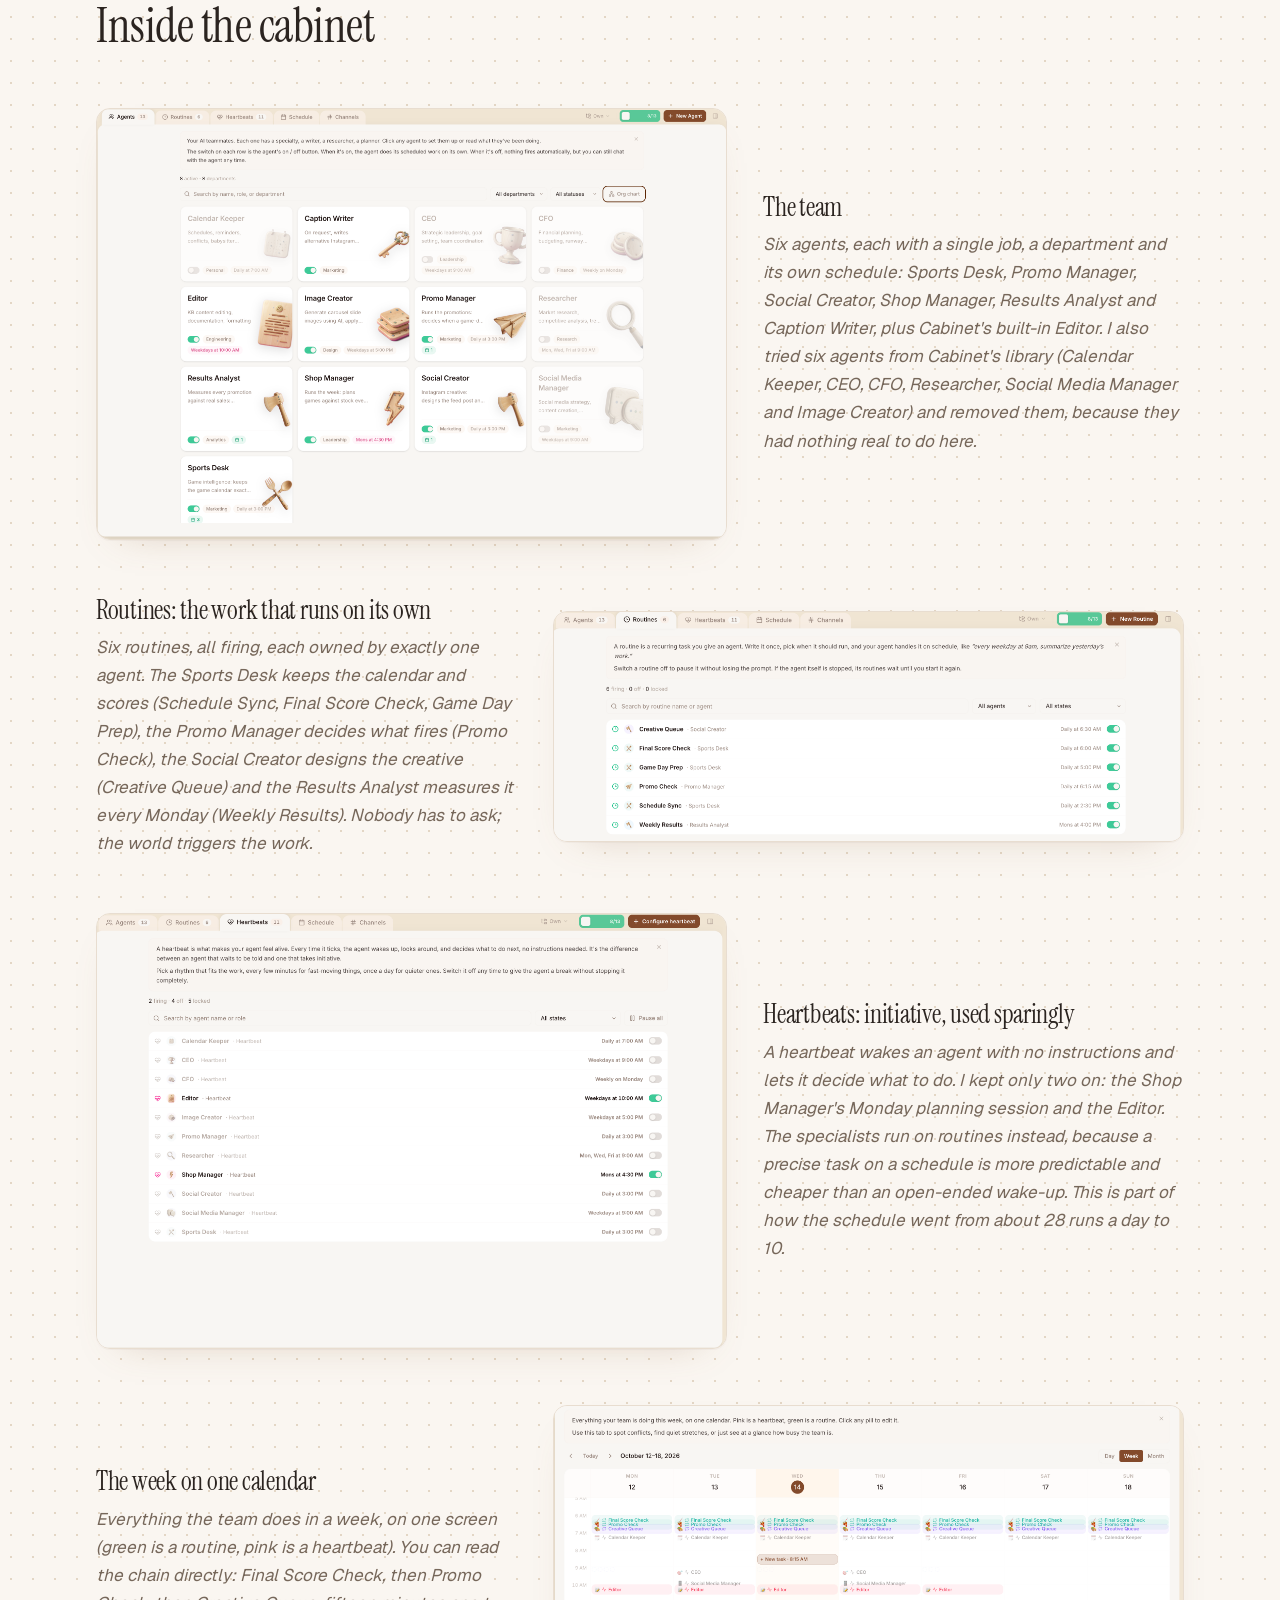
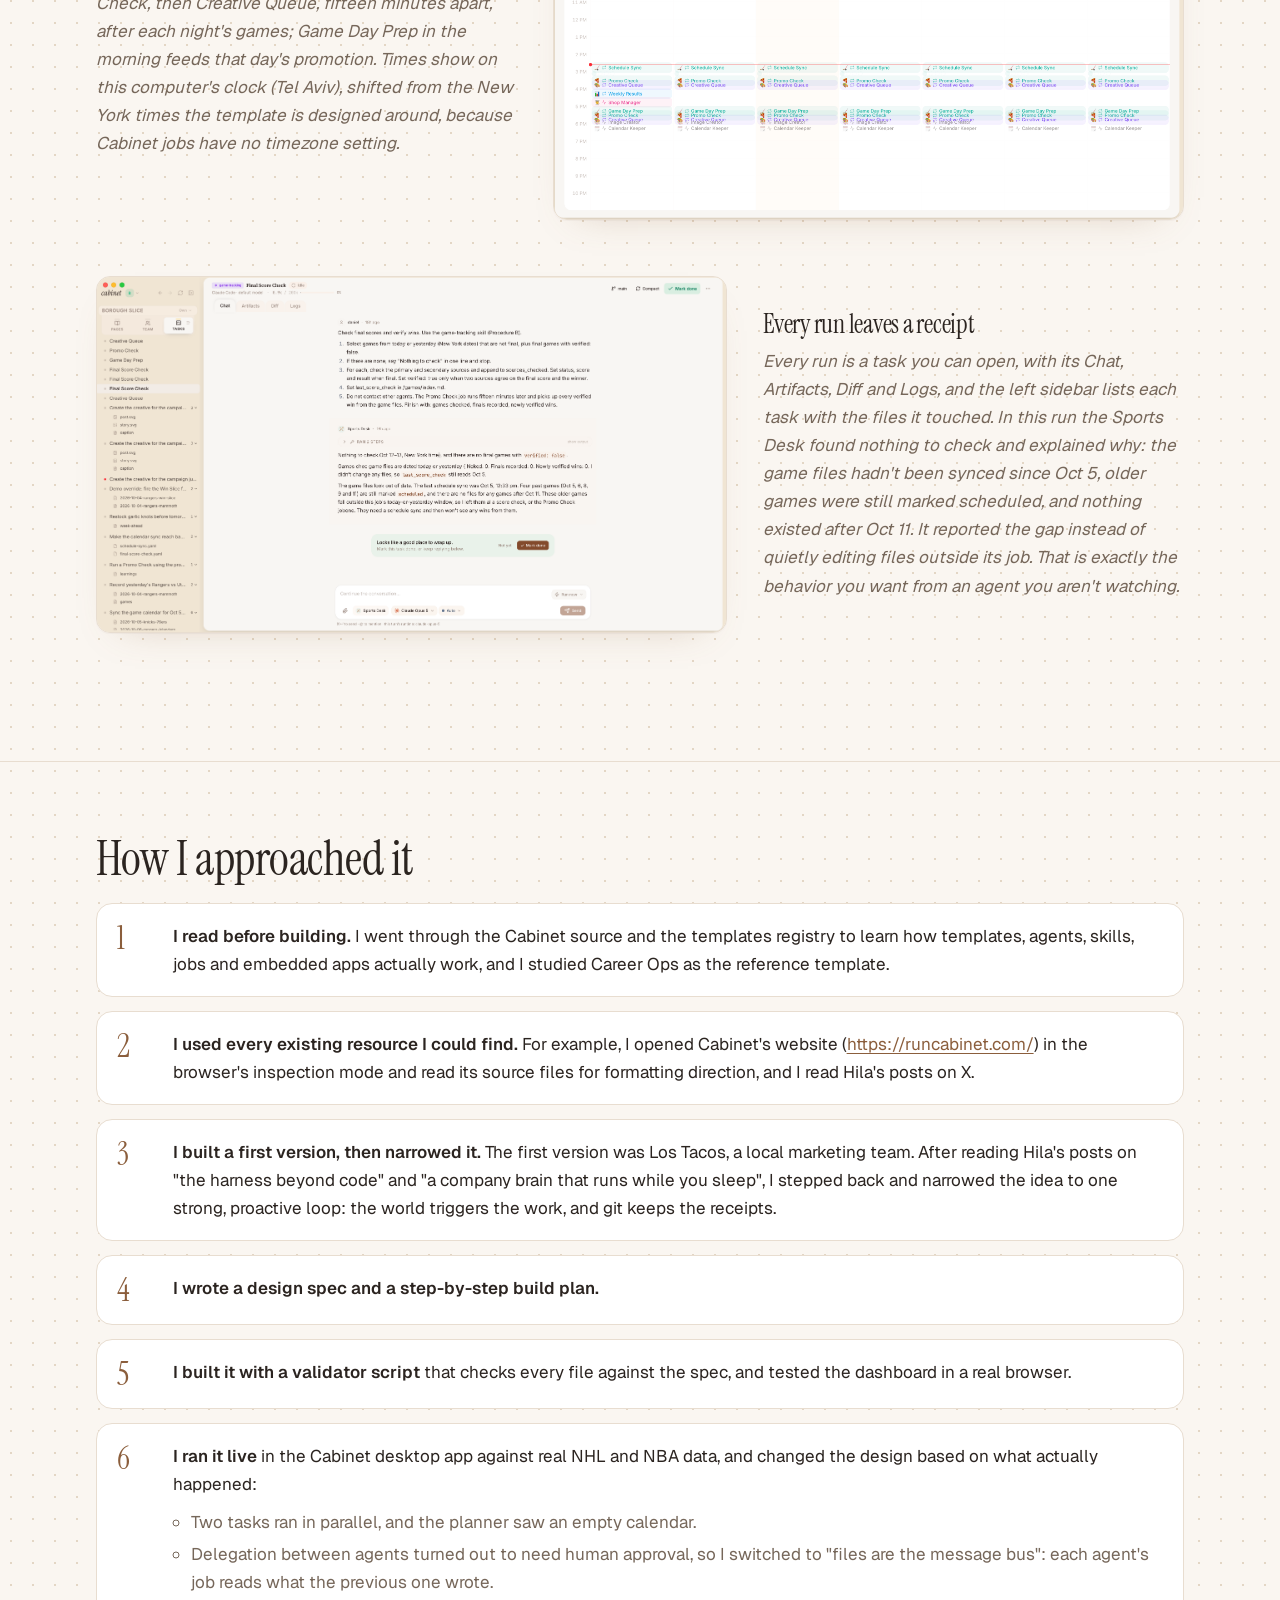
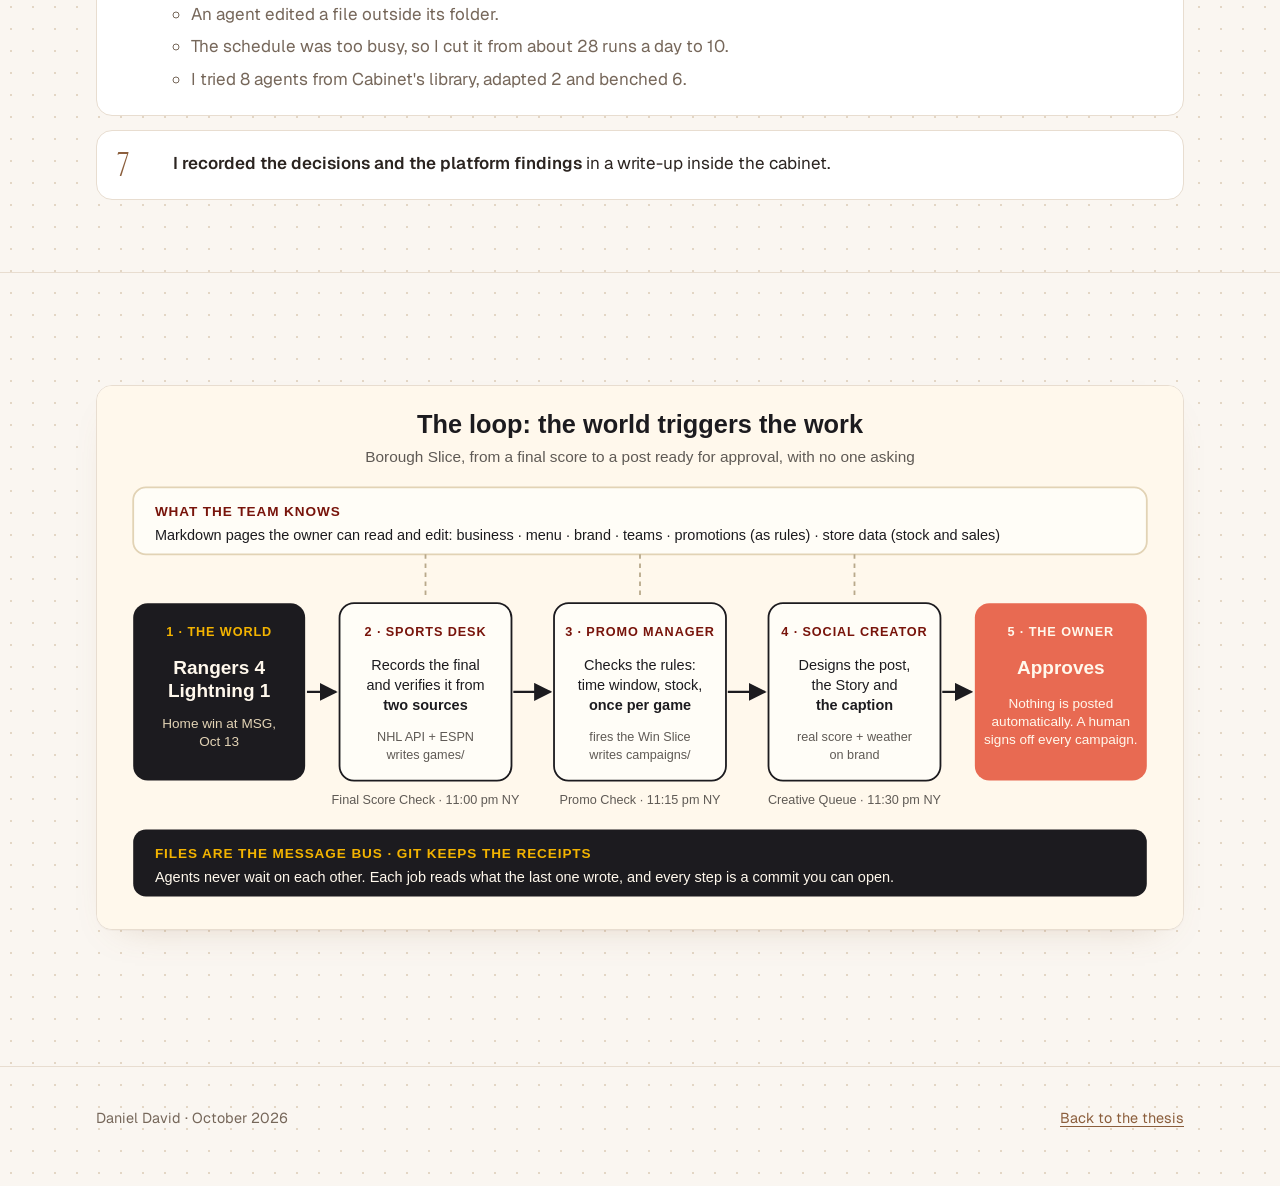
==== commit 1aca42dd: "Team caption: lean team of six Co-Authored-By: Claude Opus 5.5 (1M context) <noreply@anthropic.com>" ====
--- a/borough-slice.html
+++ b/borough-slice.html
@@ -64,7 +64,7 @@
         <div class="shot-img"><img src="assets/agents.png" alt="The Borough Slice team in Cabinet's Agents view" width="2492" height="1702" loading="lazy"></div>
         <div class="shot-text">
           <h3>The team</h3>
-          <p><em>Thirteen agents, eight of them active. The Borough Slice team is switched on: Sports Desk, Promo Manager, Social Creator, Shop Manager, Results Analyst, Caption Writer and Image Creator, plus Cabinet's built-in Editor. Each one has a single job, a department and its own schedule. The greyed-out cards (Calendar Keeper, CEO, CFO, Researcher, Social Media Manager) are library agents I tried and benched because they had nothing real to do here.</em></p>
+          <p><em>Six agents, each with a single job, a department and its own schedule: Sports Desk, Promo Manager, Social Creator, Shop Manager, Results Analyst and Caption Writer, plus Cabinet's built-in Editor. I also tried six agents from Cabinet's library (Calendar Keeper, CEO, CFO, Researcher, Social Media Manager and Image Creator) and removed them, because they had nothing real to do here.</em></p>
         </div>
       </div>
 
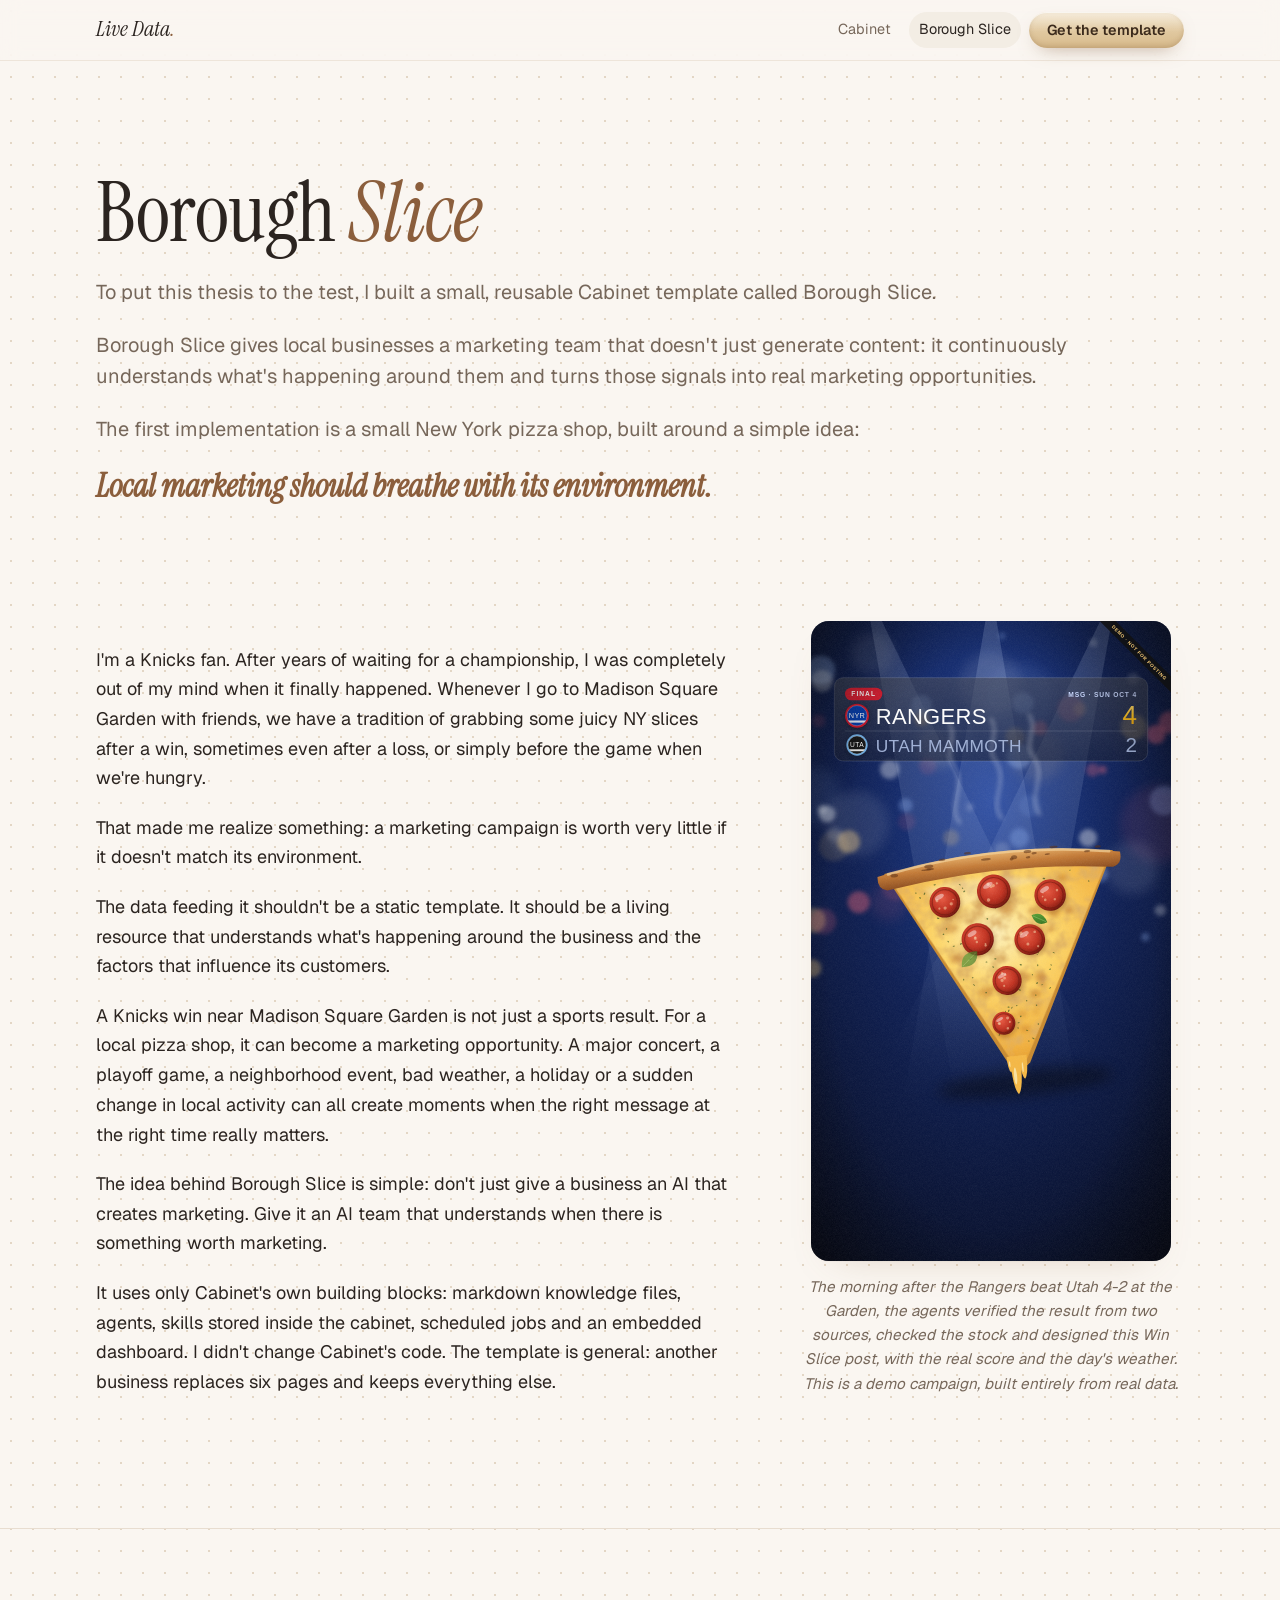
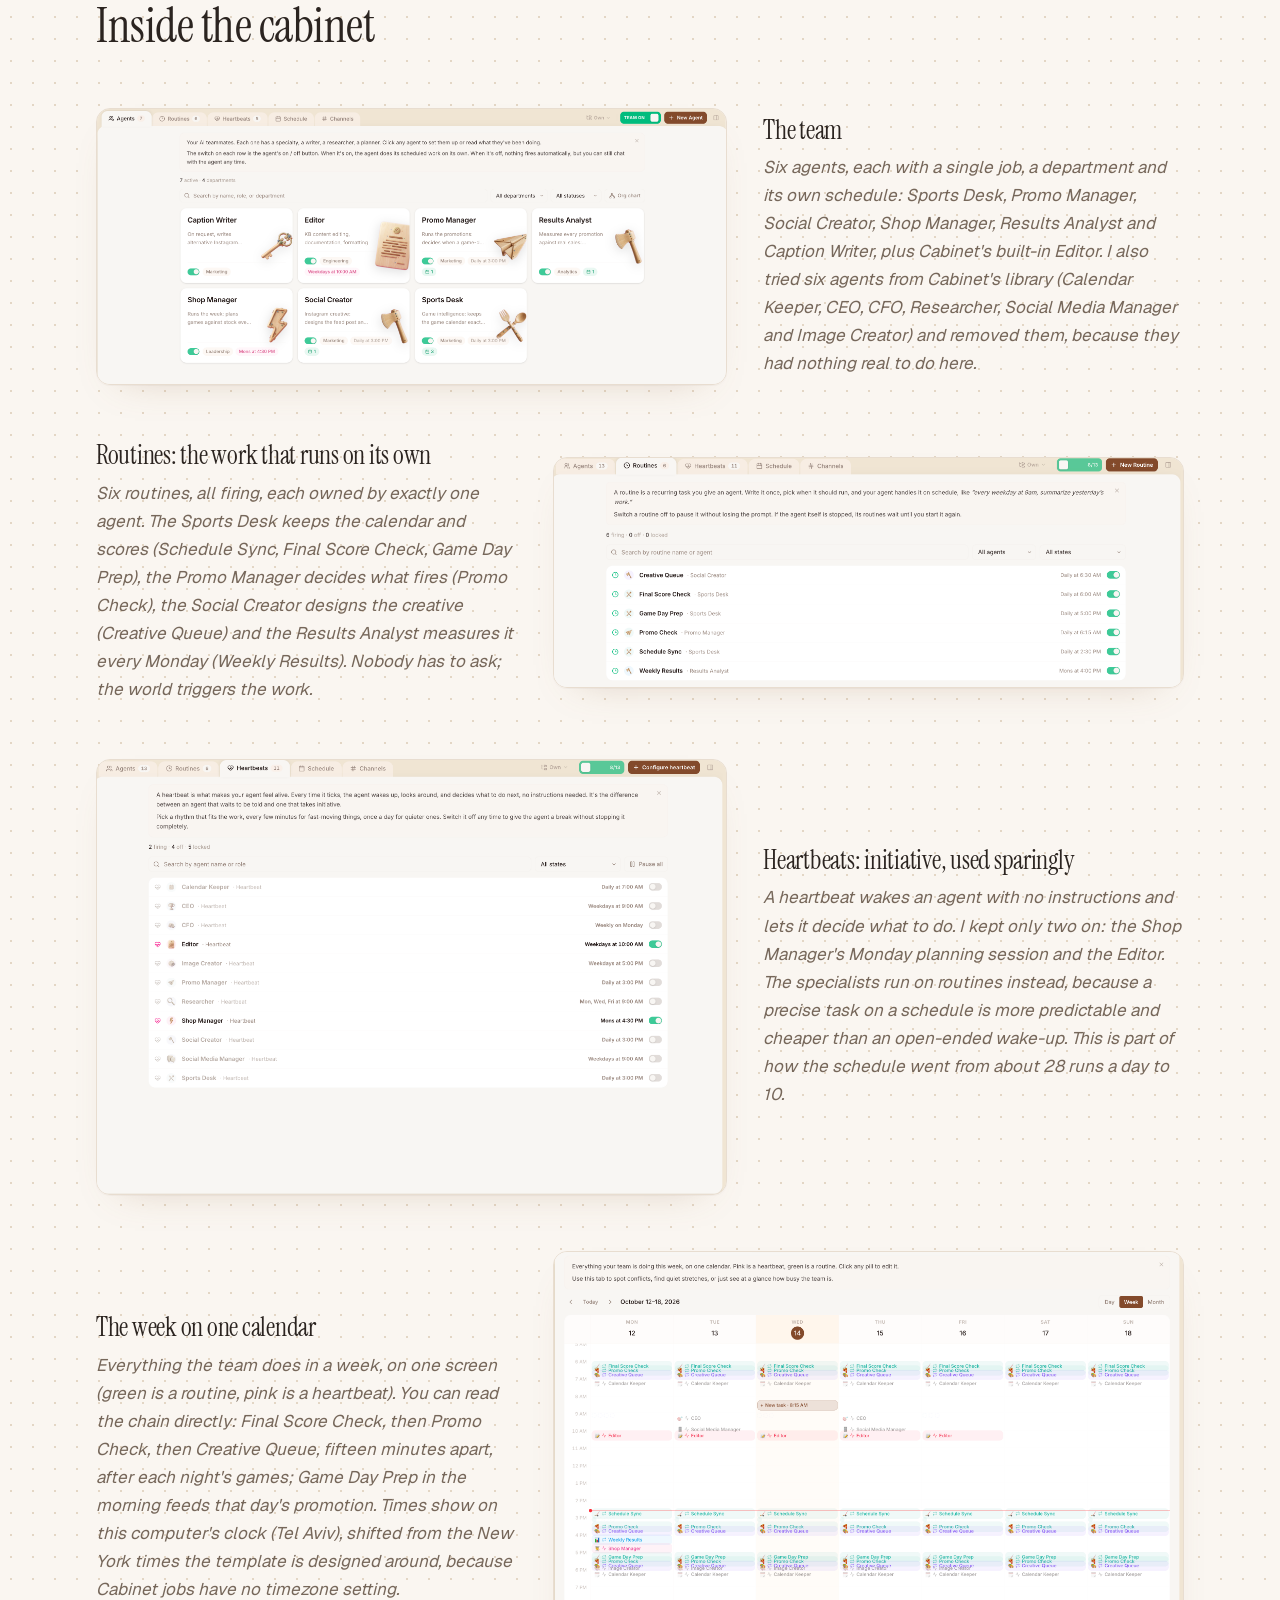
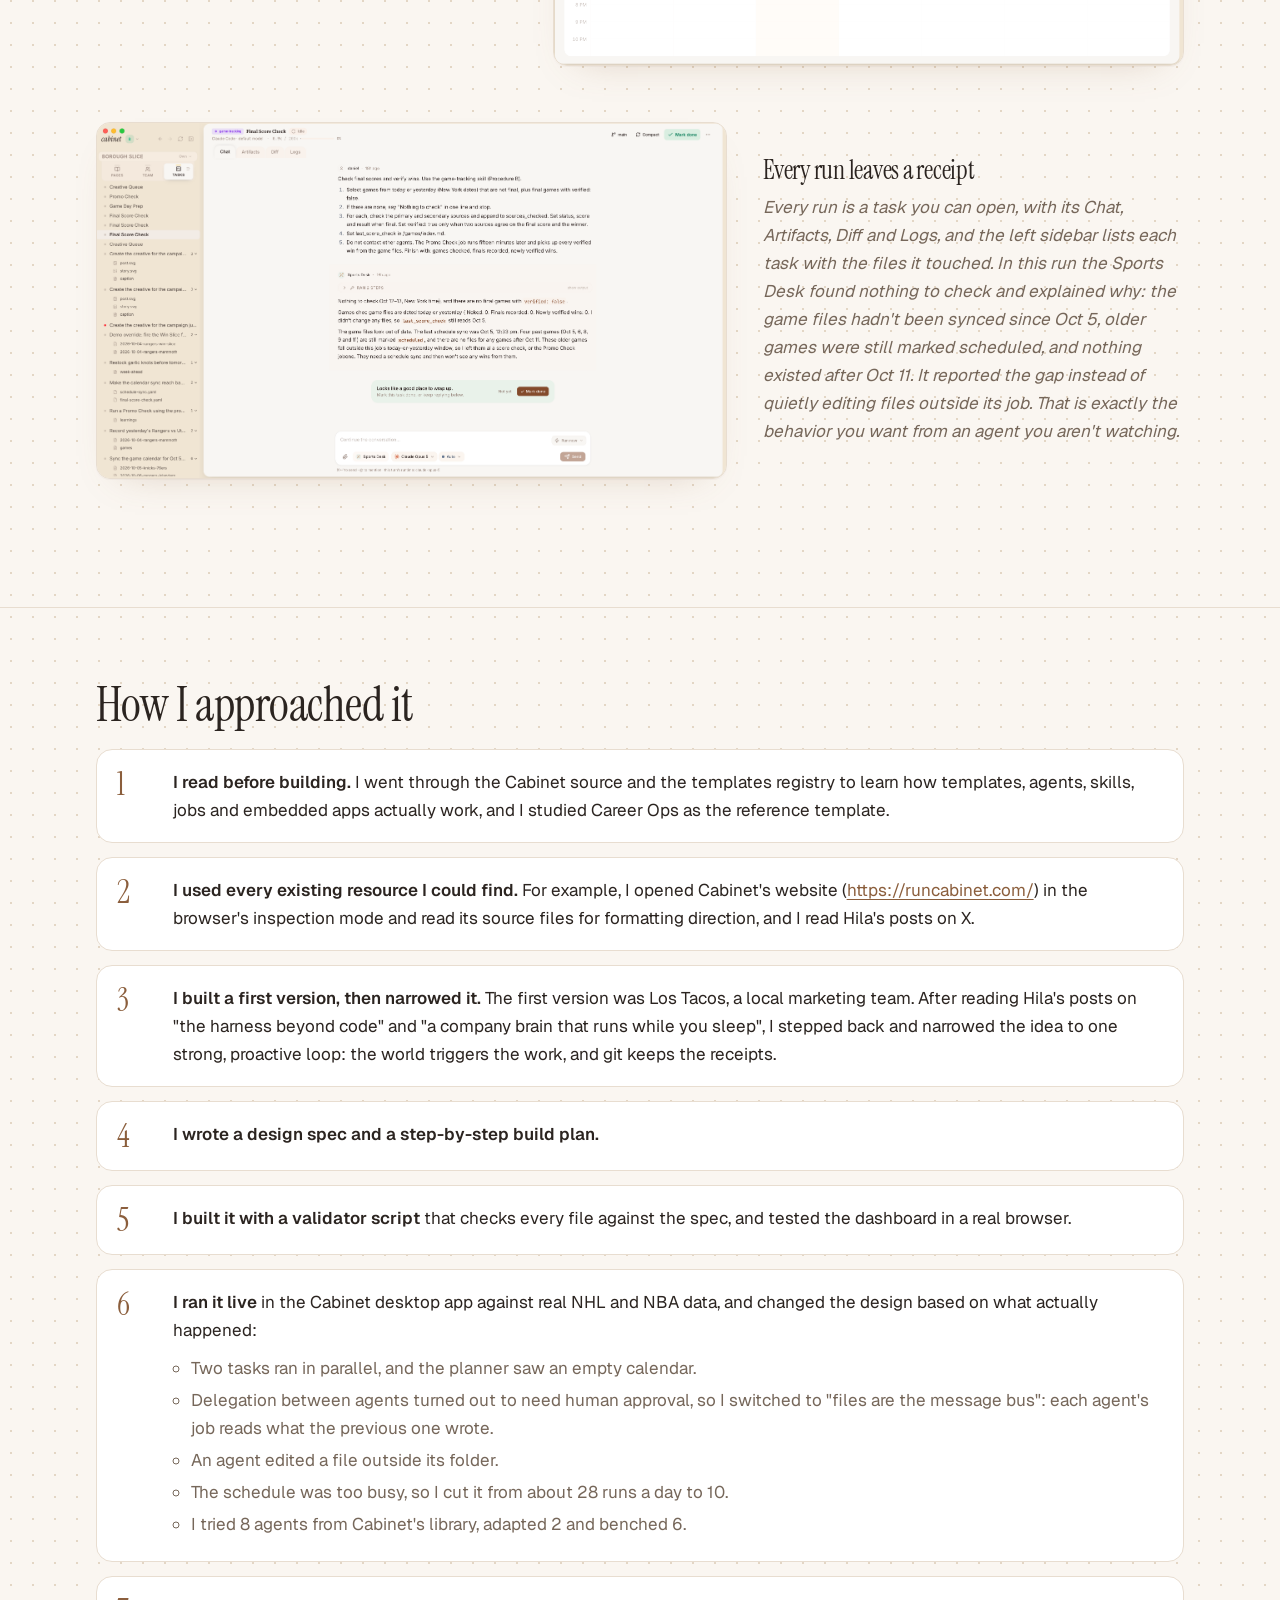
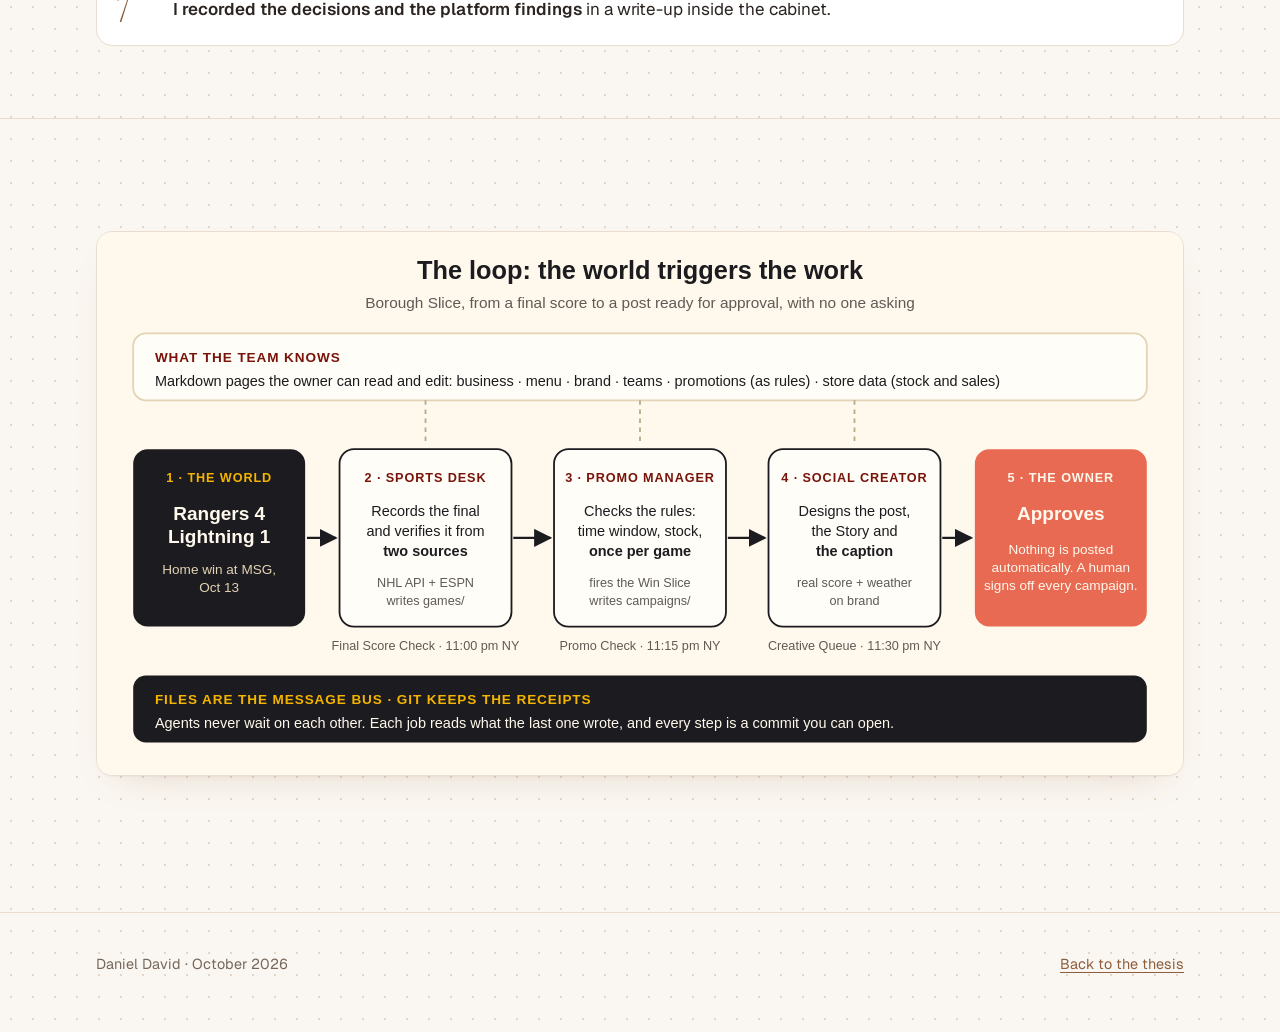
==== commit dac72414: "Team screenshot: the lean team of six Co-Authored-By: Claude Opus 5.5 (1M context) <noreply@anthropi" ====
--- a/borough-slice.html
+++ b/borough-slice.html
@@ -61,7 +61,7 @@
       <h2>Inside the cabinet</h2>
 
       <div class="shot">
-        <div class="shot-img"><img src="assets/agents.png" alt="The Borough Slice team in Cabinet's Agents view" width="2492" height="1702" loading="lazy"></div>
+        <div class="shot-img"><img src="assets/agents.png" alt="The Borough Slice team of six in Cabinet's Agents view" width="2488" height="1090" loading="lazy"></div>
         <div class="shot-text">
           <h3>The team</h3>
           <p><em>Six agents, each with a single job, a department and its own schedule: Sports Desk, Promo Manager, Social Creator, Shop Manager, Results Analyst and Caption Writer, plus Cabinet's built-in Editor. I also tried six agents from Cabinet's library (Calendar Keeper, CEO, CFO, Researcher, Social Media Manager and Image Creator) and removed them, because they had nothing real to do here.</em></p>
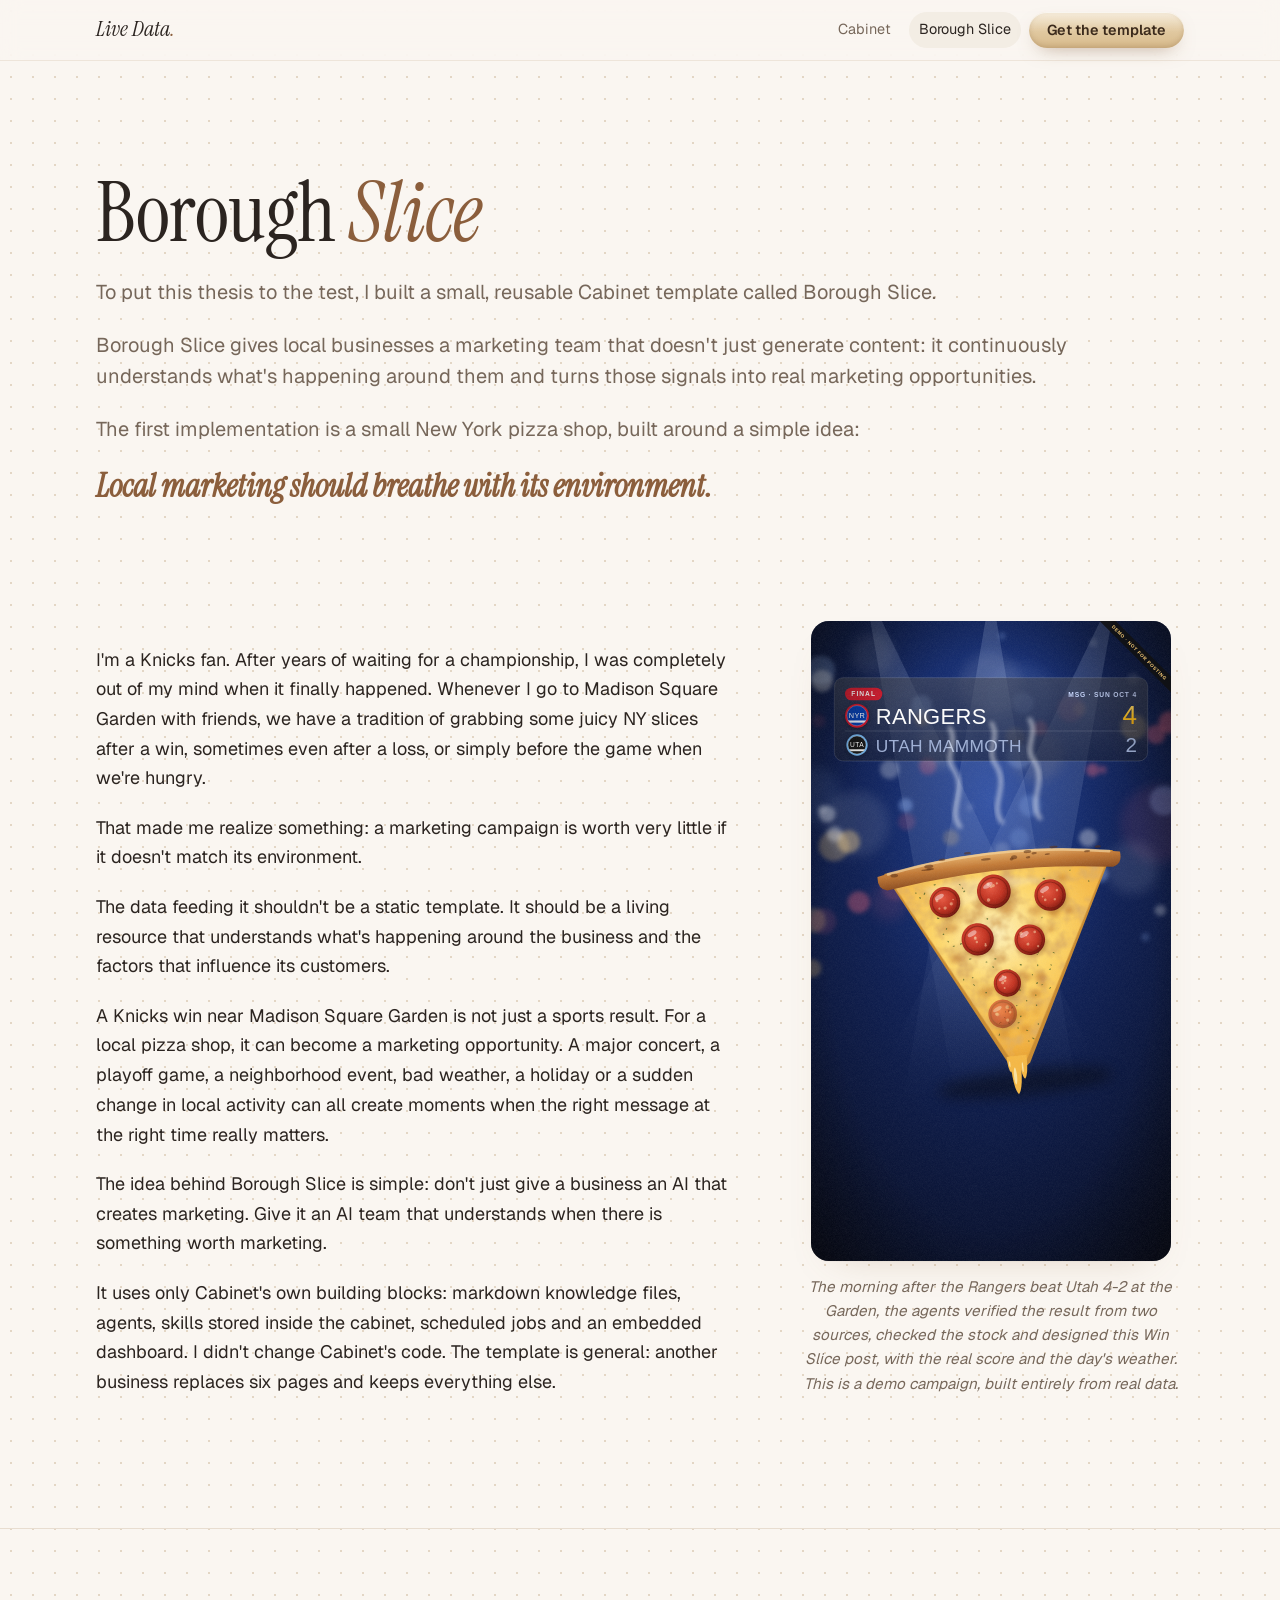
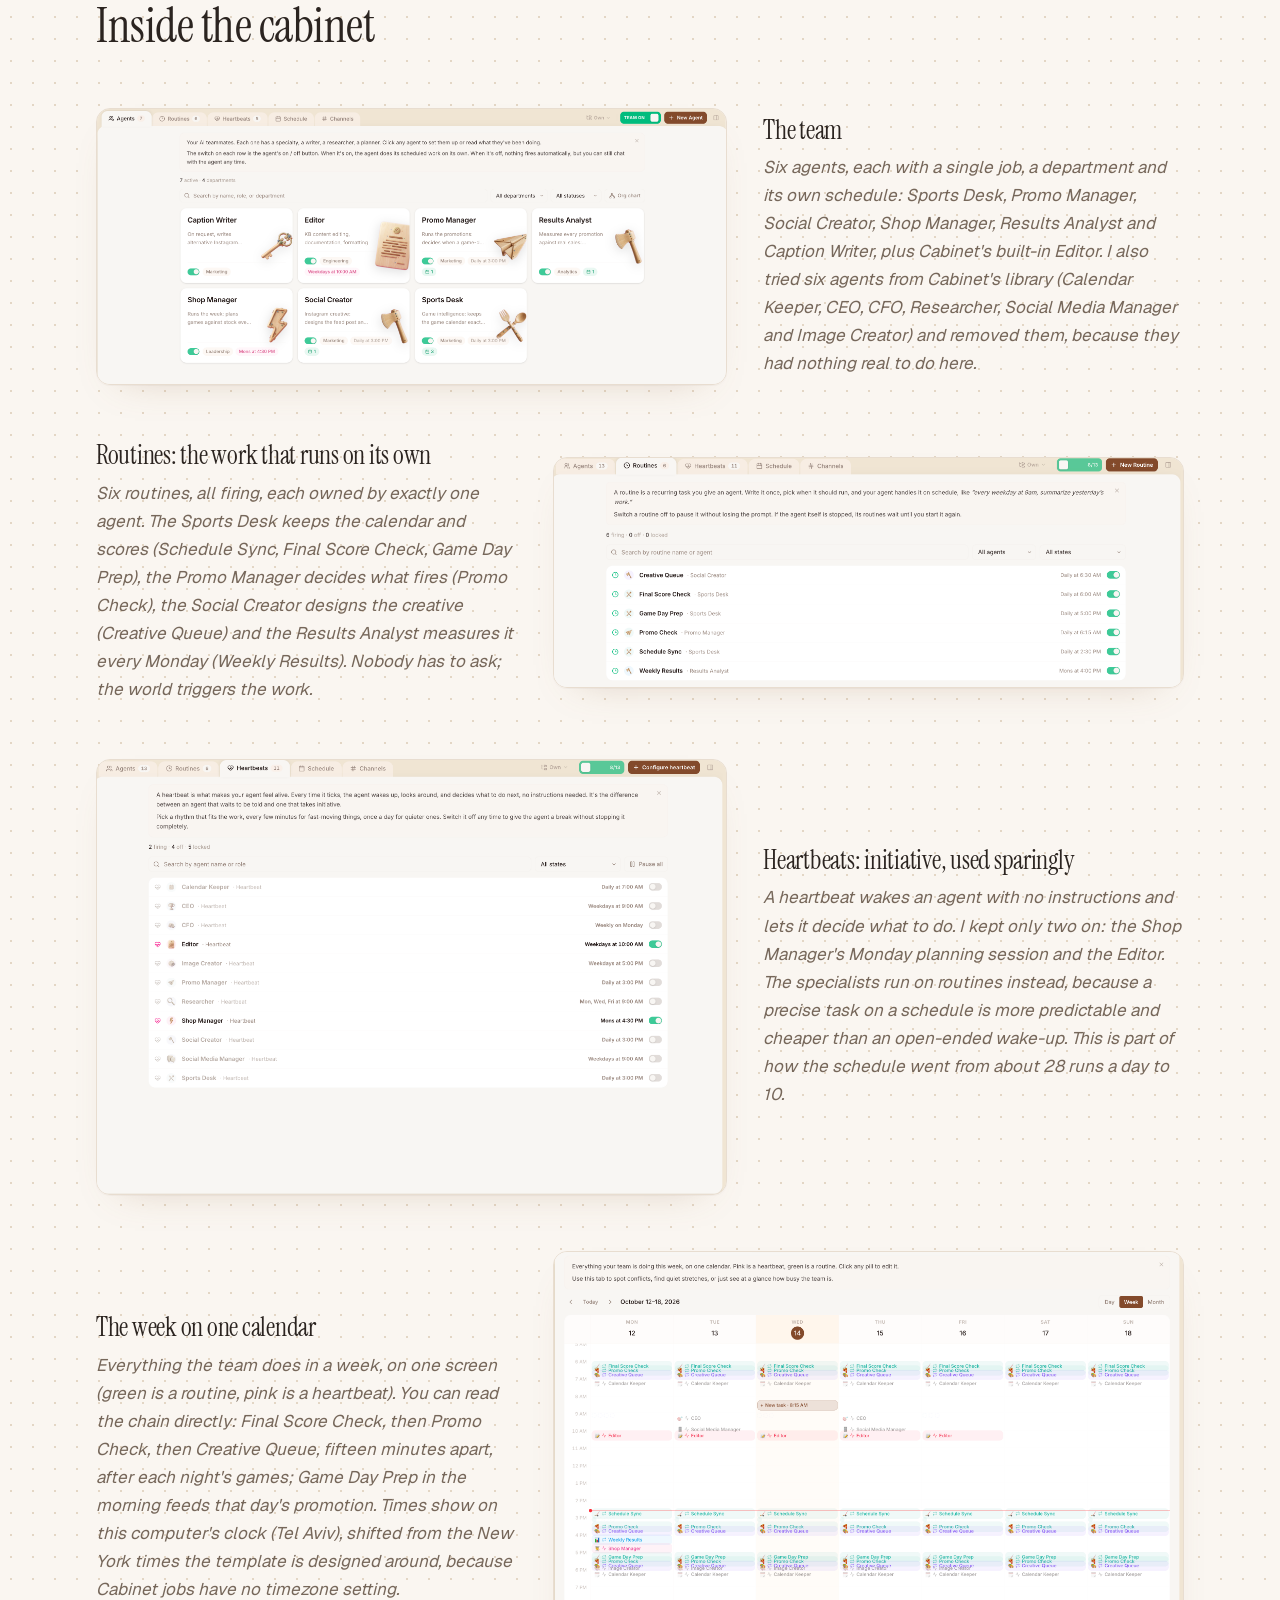
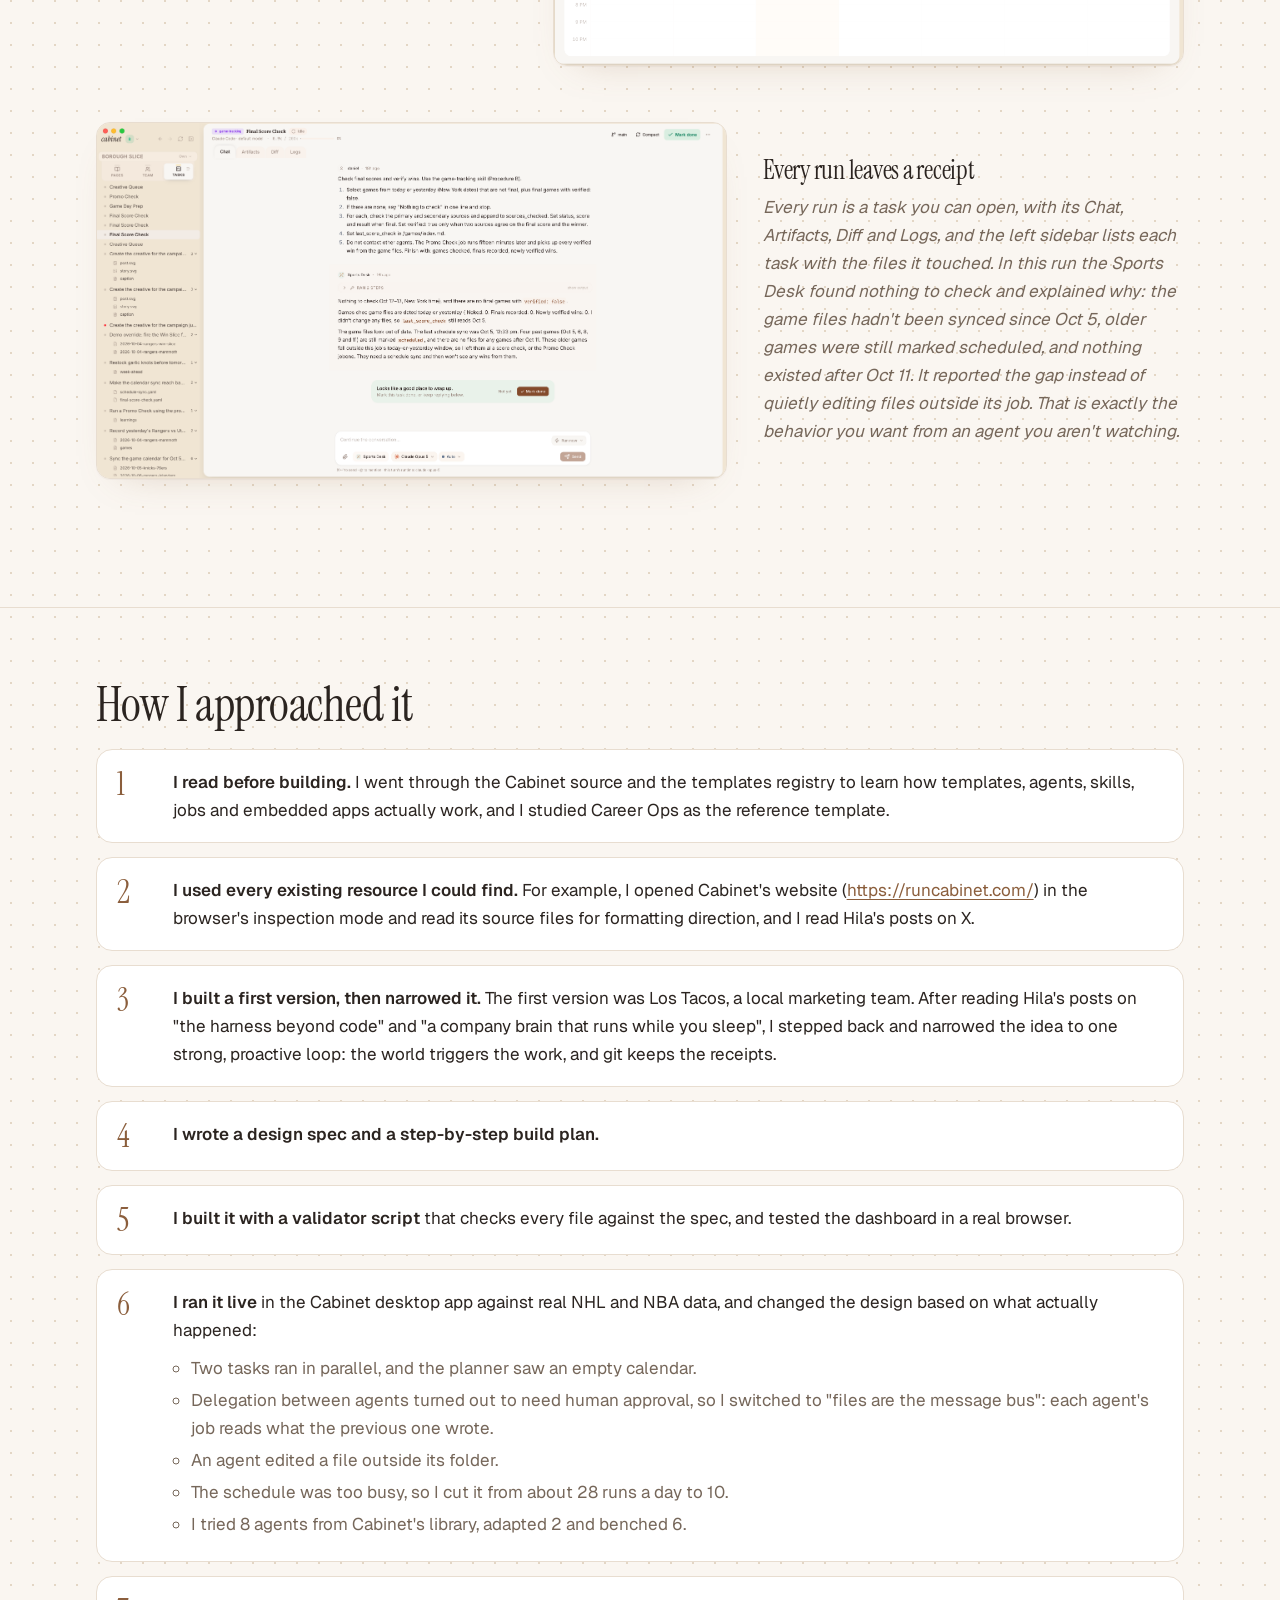
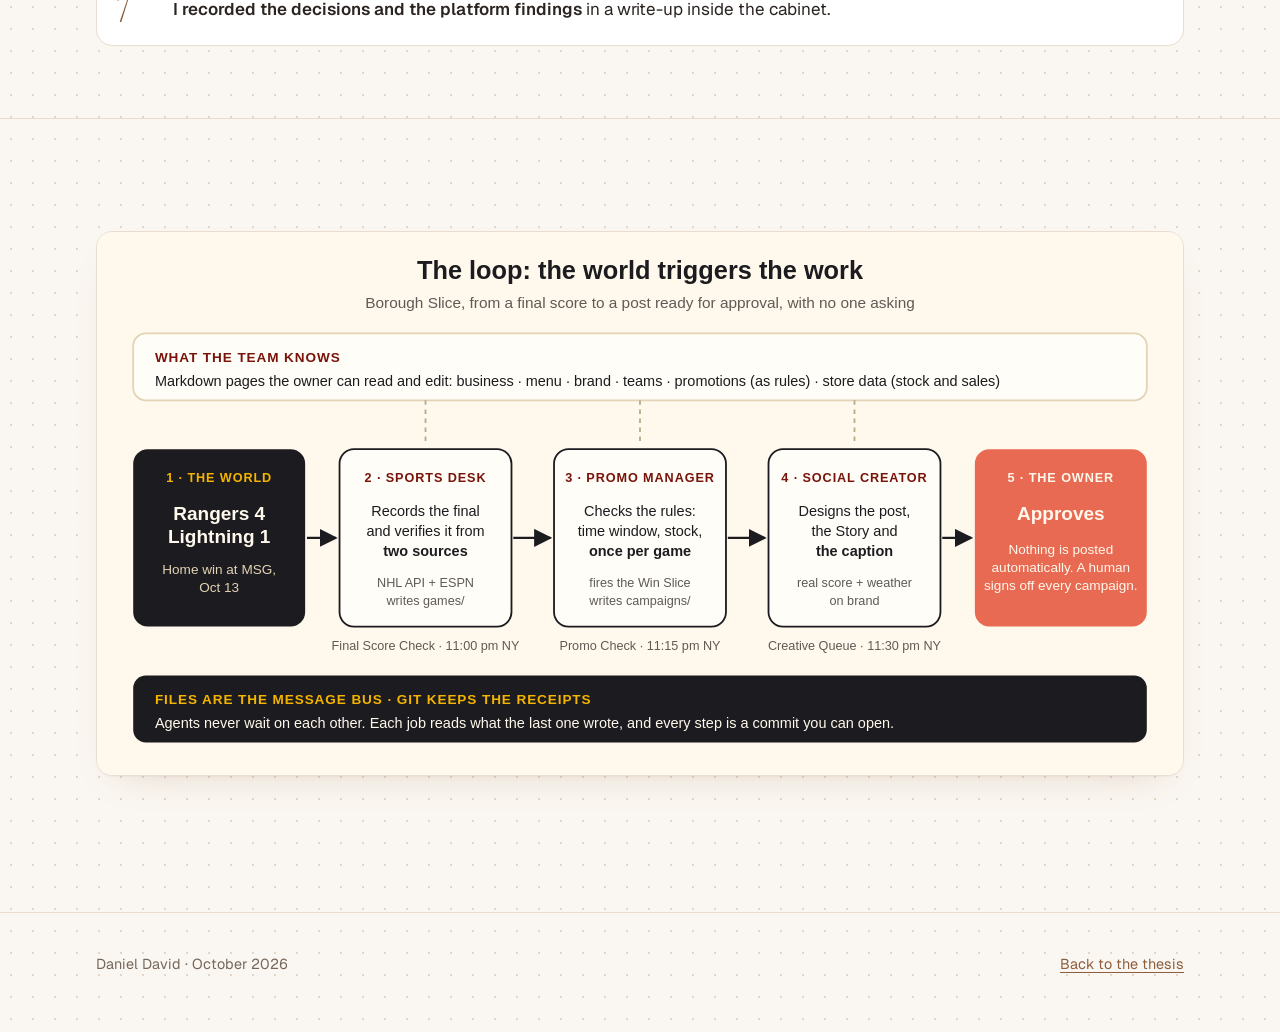
==== commit e7fb24c5: "Use plain file name for the Story Co-Authored-By: Claude Opus 5.5 (1M context) <noreply@anthropic.co" ====
--- a/borough-slice.html
+++ b/borough-slice.html
@@ -50,7 +50,7 @@
       <p>It uses only Cabinet's own building blocks: markdown knowledge files, agents, skills stored inside the cabinet, scheduled jobs and an embedded dashboard. I didn't change Cabinet's code. The template is general: another business replaces six pages and keeps everything else.</p>
      </div>
       <figure class="post-figure">
-        <img class="post" src="assets/rangers-win-slice-story-v2.svg" alt="The Win Slice post the agents designed after a verified Rangers win" width="1080" height="1920">
+        <img class="post" src="assets/rangers-win-slice-story.svg" alt="The Win Slice post the agents designed after a verified Rangers win" width="1080" height="1920">
         <figcaption><em>The morning after the Rangers beat Utah 4-2 at the Garden, the agents verified the result from two sources, checked the stock and designed this Win Slice post, with the real score and the day's weather. This is a demo campaign, built entirely from real data.</em></figcaption>
       </figure>
     </div>
